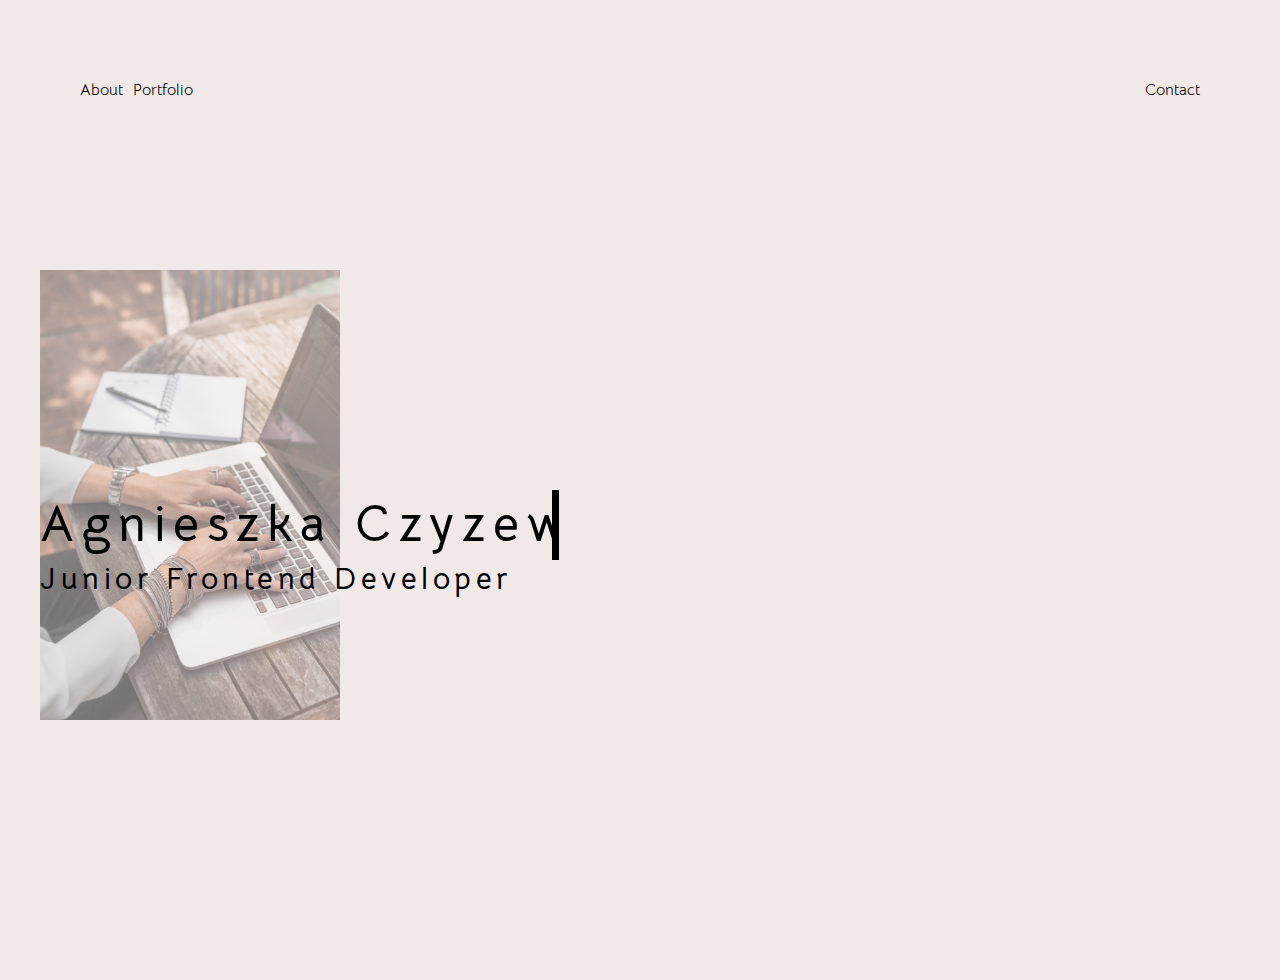
==== index.html @ c55f3933 "Added more visual content" ====
<html lang="en">
  <head>
    <meta charset="UTF-8" />
    <meta name="viewport" content="width=device-width, initial-scale=1.0" />
    <link
      rel="stylesheet"
      href="https://use.fontawesome.com/releases/v5.2.0/css/all.css"
      integrity="sha384-hWVjflwFxL6sNzntih27bfxkr27PmbbK/iSvJ+a4+0owXq79v+lsFkW54bOGbiDQ"
      crossorigin="anonymous"
    />

    <link rel="stylesheet" href="style.css" />
    <title>Agnieszka Czyzewska- Portfolio</title>
  </head>
  <body>
    <div class="wrapper menu">
      <nav class="primary-nav">
        <div class="primary-nav_content">
          <ul class="primary-nav_menu">
            <li data-slug="about">
              <a href="/about">About</a>
            </li>

            <li data-slug="portfolio">
              <a href="/portfolio">Portfolio</a>
            </li>
          </ul>
        </div>
      </nav>
      <ul class="secondary-nav">
        <li><a href="/contact">Contact</a></li>
      </ul>

      <!-- <ul>
        <li><a href="/Animation">Animation</a></li>
        <li><a href="/hamburgerMenu">Hamburger Menu</a></li>
        <li><a href="/Sliderjs">Slider in JS</a></li>
        <li><a href="/Transform"> Transform</a></li>
        <li><a href="/Transition"> Transition</a></li>
      </ul> -->
    </div>
    <div class="headers wrapper">
      <div class="typewriter">
        <h1>Agnieszka Czyzewska </h1>
      </div>
      <h2>Junior Frontend Developer</h2>
      <div class= "mainImage">
          <img src="mainPage.jpg" alt="">
      </div>
    </div>

    <div class="bell">
      <i class="fas fa-bell"></i>
    </div>
  </body>
</html>
---- style.css ----
@import url("https://fonts.googleapis.com/css2?family=Bellota+Text&display=swap");
:root {
  --main-bg-color: #f1e8e8;
  --main-color: 000;
}

* {
  margin: 0;
  padding: 0;
}

body {
  background-color: var(--main-bg-color);
  font-family: "Bellota Text", cursive;
  color: var(--main-color);
  overflow: hidden;
  padding: 40px;
}
.menu {
  display: flex;
  width: 100%;
  height: 50vh;
  justify-content: space-between;
  position: relative;
  padding: 40px;
  box-sizing: border-box;
  list-style: none;
}
.primary-nav {
  display: flex;
 
}

.primary-nav_menu,
.secondary-nav {
  display: flex; 
  list-style: none;
  position: relative;

}
.primary-nav_menu li{
    padding-right: 10px;
}

.primary-nav__menu li a{
    color: var(--main-color);
    text-decoration: none;
}

a {
    text-decoration: none;
    outline: none;
    color: var(--main-color);
}
a:hover{
    text-decoration: underline;
}
.headers {
  display: flex;
  width: 100vw;
  height: 50vh;
  display: block;
  align-items: flex-end;
}
.headers h1,
.headers h2, .headers h3  {
  display: flex;
  height: 40vh;
  letter-spacing: 0.15em;
}
.headers h2,
.headers h3 {
  font-size: 30px;
}
.headers .typewriter h1 {
  align-items: flex-end;
  font-size: 50px;
  line-height: 70px;
  top: 50vh;
  height: 70px;
  overflow: hidden;
  border-right: 0.15em solid black;
  white-space: nowrap;
  /*margin: 0 auto;*/
  letter-spacing: 0.15em;
  width:40%;
   animation: typing 2.5s steps(30, end), blink-caret 0.25s step-end 15;
}
.bell {
  position: fixed;
  bottom: 50px;
  right: 50px;
  width: 80px;
  height: 80px;
  border-radius: 50%;
  border: 6px solid var(--main-color);
  font-size: 50px;
  color: var(--main-color);
  text-align: center;
  line-height: 80px;
  transition: 0.2s;
  cursor: pointer;
}

.bell i {
  animation: rotate 0.3s 60s linear infinite alternate;
  transform-origin: 50% 0;
  transition: 0.2s;
}

.bell:hover {
  background-color: var(--main-color);
}

.bell:hover i {
  color: white;
  animation-duration: 0.15s;
  /* animation-play-state: paused; */
  /* animation: none; */
}
.mainImage img{
    height: 50%;
    position: absolute;
    top: 30%;
    z-index: -1;
    opacity: 50%;

}

@keyframes rotate {
  0% {
    transform: rotate(30deg);
  }

  100% {
    transform: rotate(-30deg);
  }
}
 

/* The typing effect */
@keyframes typing {
  from {
    width: 0;
  }
  to {
    width: 40%;
  }
}

/* The typewriter cursor effect */
@keyframes blink-caret {
  from,
  to {
    border-color: transparent;
  }
  50% {
    border-color: black;
  }
}
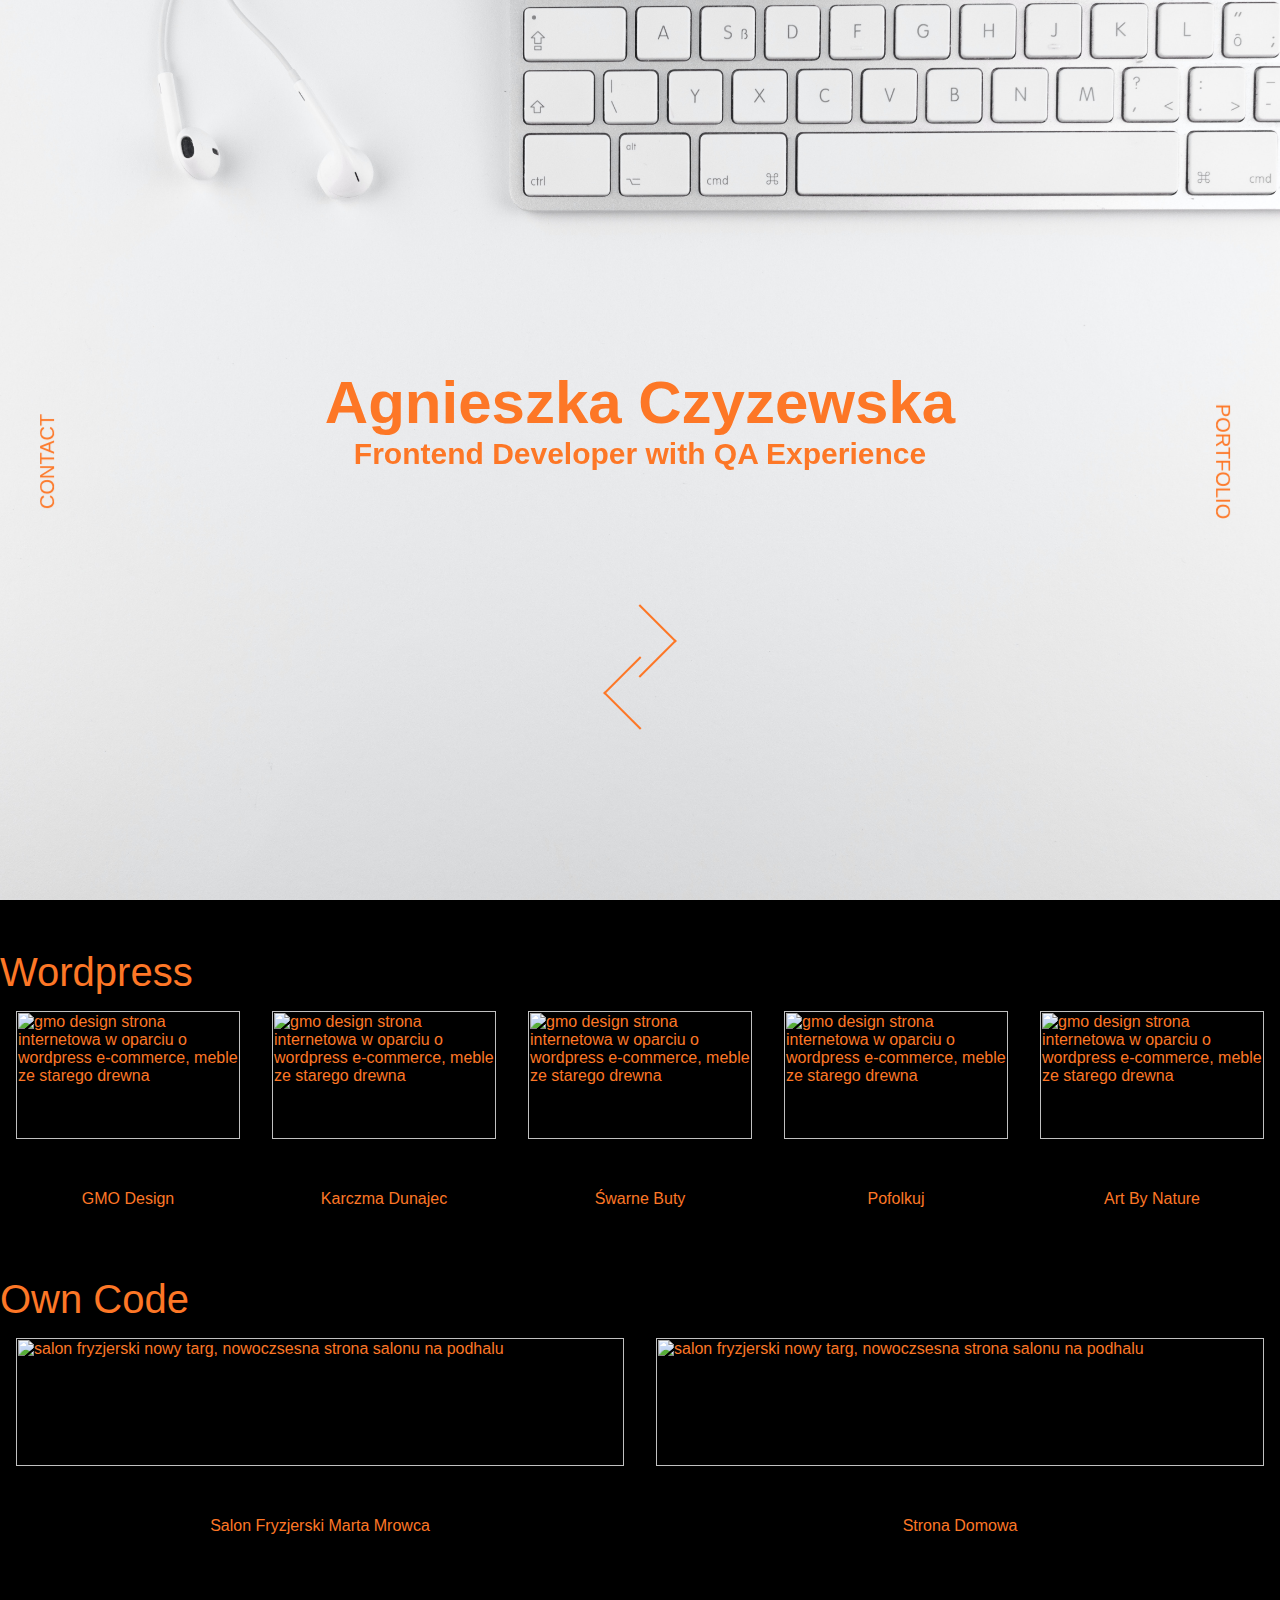
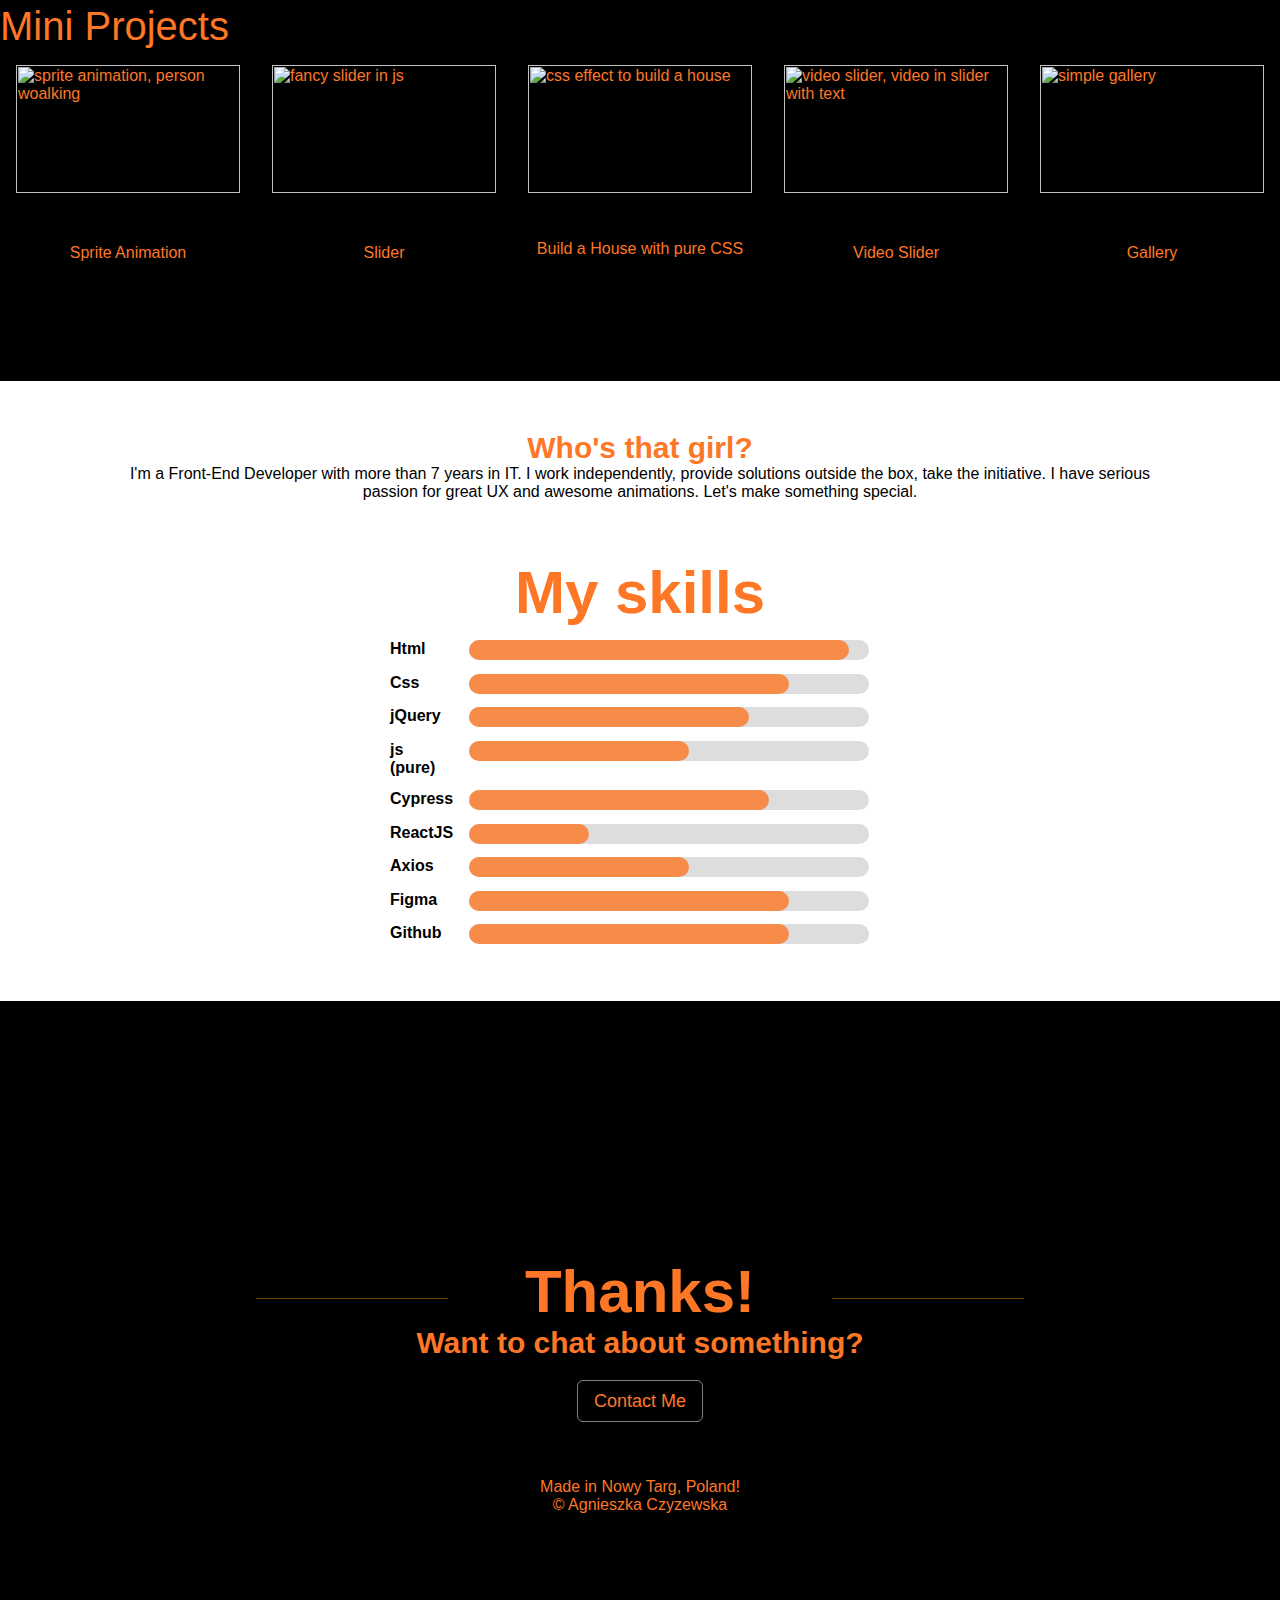
==== commit cdc17b2f: "Moved page" ====
--- a/index.html
+++ b/index.html
@@ -1,56 +1,274 @@
 <html lang="en">
-  <head>
-    <meta charset="UTF-8" />
-    <meta name="viewport" content="width=device-width, initial-scale=1.0" />
-    <link
-      rel="stylesheet"
-      href="https://use.fontawesome.com/releases/v5.2.0/css/all.css"
-      integrity="sha384-hWVjflwFxL6sNzntih27bfxkr27PmbbK/iSvJ+a4+0owXq79v+lsFkW54bOGbiDQ"
-      crossorigin="anonymous"
-    />
-
-    <link rel="stylesheet" href="style.css" />
-    <title>Agnieszka Czyzewska- Portfolio</title>
-  </head>
-  <body>
-    <div class="wrapper menu">
-      <nav class="primary-nav">
-        <div class="primary-nav_content">
-          <ul class="primary-nav_menu">
-            <li data-slug="about">
-              <a href="/about">About</a>
-            </li>
-
-            <li data-slug="portfolio">
-              <a href="/portfolio">Portfolio</a>
-            </li>
-          </ul>
-        </div>
-      </nav>
-      <ul class="secondary-nav">
-        <li><a href="/contact">Contact</a></li>
-      </ul>
-
-      <!-- <ul>
-        <li><a href="/Animation">Animation</a></li>
-        <li><a href="/hamburgerMenu">Hamburger Menu</a></li>
-        <li><a href="/Sliderjs">Slider in JS</a></li>
-        <li><a href="/Transform"> Transform</a></li>
-        <li><a href="/Transition"> Transition</a></li>
-      </ul> -->
-    </div>
-    <div class="headers wrapper">
-      <div class="typewriter">
-        <h1>Agnieszka Czyzewska </h1>
-      </div>
-      <h2>Junior Frontend Developer</h2>
-      <div class= "mainImage">
-          <img src="mainPage.jpg" alt="">
-      </div>
-    </div>
-
-    <div class="bell">
-      <i class="fas fa-bell"></i>
-    </div>
-  </body>
-</html>
+
+<head>
+  <meta charset="UTF-8">
+  <meta name="viewport" content="width=device-width, initial-scale=1.0">
+  <title>Portfolio - Agnieszka Czyzewska</title>
+  <link rel="stylesheet" href="https://use.fontawesome.com/releases/v5.0.12/css/all.css"
+    integrity="sha384-G0fIWCsCzJIMAVNQPfjH08cyYaUtMwjJwqiRKxxE/rx96Uroj1BtIQ6MLJuheaO9" crossorigin="anonymous">
+  <link rel="stylesheet" href="style.css">
+</head>
+
+<body>
+  <header>
+    <div class="intro">
+      <h1> Agnieszka Czyzewska </h1>
+      <h2>Frontend Developer with QA Experience</h2>
+    </div>
+    <div class="container">
+      <div class="scroll-left">
+      </div>
+      <div class="scroll-right">
+      </div>
+    </div>
+    </div>
+    </div>
+  </header>
+  <div class="contact menu"> Contact</div>
+  <div class="line"></div>
+  <div class="portfolio menu"> Portfolio</div>
+  <ul class="social-media menu">
+    <li><a href="https://www.linkedin.com/in/agnieszka-czyzewska/"><i class="fab fa-linkedin"
+          aria-hidden="true"></i></a></li>
+    <li><a href="https://www.github.com/ajczyzewska"><i class="fab fa-github" aria-hidden="true"></i></a></li>
+    <li><a href="https://www.instagram.com/remote-me/"><i class="fab fa-instagram" aria-hidden="true"></i></a></li>
+  </ul>
+
+  <main>
+    <div class="portfolio-section worpdress">
+
+      <h1 class="heading">Wordpress</h1>
+
+      <div class="gallery">
+
+        <div class="gallery-item">
+          <a href="https://www.gmo-design.pl"><img class="gallery-image" src="media/gmodesign.jpg"
+              alt="gmo design strona internetowa w oparciu o wordpress e-commerce, meble ze starego drewna"></a>
+          <a href="https://www.gmo-design.pl">
+            <div class="item-heading">GMO Design</div>
+          </a>
+        </div>
+
+        <div class="gallery-item">
+          <a href="http://www.karczmadunajec.pl/"><img class="gallery-image" src="media/karczma.jpg"
+              alt="gmo design strona internetowa w oparciu o wordpress e-commerce, meble ze starego drewna"></a>
+          <a href="http://www.karczmadunajec.pl/">
+            <div class="item-heading">Karczma Dunajec</div>
+          </a>
+        </div>
+        <div class="gallery-item">
+          <a href="http://www.swarne-buty.pl/"><img class="gallery-image" src="media/swarne.jpg"
+              alt="gmo design strona internetowa w oparciu o wordpress e-commerce, meble ze starego drewna"></a>
+          <a href="http://www.swarne-buty.pl/">
+            <div class="item-heading">Śwarne Buty</div>
+          </a>
+        </div>
+        <div class="gallery-item">
+          <a href="http://www.pofolkuj.pl/"><img class="gallery-image" src="media/pofolkuj.jpg"
+              alt="gmo design strona internetowa w oparciu o wordpress e-commerce, meble ze starego drewna"></a>
+          <a href="http://www.pofolkuj.pl/">
+            <div class="item-heading">Pofolkuj</div>
+          </a>
+        </div>
+        <div class="gallery-item">
+          <a href="http://www.artbynature.eu/"><img class="gallery-image" src="media/abn.jpg"
+              alt="gmo design strona internetowa w oparciu o wordpress e-commerce, meble ze starego drewna"></a>
+          <a href="http://www.artbynaturee.eu/">
+            <div class="item-heading">Art By Nature</div>
+          </a>
+        </div>
+
+      </div>
+    </div>
+    <div class="portfolio-section own-code">
+
+      <h1 class="heading">Own Code</h1>
+
+      <div class="gallery">
+
+        <div class="gallery-item">
+          <a href="https://www.marta-mrowca.pl"><img class="gallery-image" src="media/mrowca.jpg"
+              alt="salon fryzjerski nowy targ, nowoczsesna strona salonu na podhalu"></a>
+          <a href="https://www.marta-mrowca.pl">
+            <div class="item-heading">Salon Fryzjerski Marta Mrowca</div>
+          </a>
+        </div>
+        <div class="gallery-item">
+          <a href="https://www.marta-mrowca.pl"><img class="gallery-image" src="media/agnieszka.jpg"
+              alt="salon fryzjerski nowy targ, nowoczsesna strona salonu na podhalu"></a>
+          <a href="https://www.marta-mrowca.pl">
+            <div class="item-heading">Strona Domowa</div>
+          </a>
+        </div>
+      </div>
+</div>
+<div class="portfolio-section mini">
+
+  <h1 class="heading">Mini Projects</h1>
+
+  <div class="gallery">
+
+    <div class="gallery-item">
+      <a  target="_blank" href="spriteanimation/walking.html"><img class="gallery-image" src="media/walking.jpg"
+          alt="sprite animation, person woalking"></a>
+          <a target="_blank" href="spriteanimation/walking.html">
+        <div class="item-heading">Sprite Animation</div>
+      </a>
+    </div>
+    <div class="gallery-item">
+      <a   target="_blank" href="slider/index.html"><img class="gallery-image" src="media/sliderjs.jpg"
+          alt="fancy slider in js"></a>
+      <a  target="_blank" href="slider/index.html">
+        <div class="item-heading">Slider</div>
+      </a>
+    </div>
+    <div class="gallery-item">
+      <a  target="_blank" href="building/house.html"><img class="gallery-image" src="media/house.jpg"
+          alt="css effect to build a house"></a>
+      <atarget="_blank" href="building/house.html">
+        <div class="item-heading">Build a House with pure CSS</div>
+      </a>
+    </div>
+    <div class="gallery-item">
+      <a target="_blank"  href="videoslider/video-slider.html"><img class="gallery-image" src="media/videoslider.jpg"
+          alt="video slider, video in slider with text"></a>
+      <a target="_blank"  href="videoslider/video-slider.html">
+        <div class="item-heading">Video Slider</div>
+      </a>
+    </div>
+
+    <div class="gallery-item">
+      <a target="_blank"  href="gallery/gallery.html"><img class="gallery-image" src="media/gallery.jpg"
+          alt="simple gallery"></a>
+      <a target="_blank"  href="gallery/gallery.html">
+        <div class="item-heading">Gallery</div>
+      </a>
+    </div>
+  </div>
+</div>
+  </main>
+  <div class= "skills-wrapper">
+    <div class="about">
+      <h2>Who's that girl?</h2>
+      <p> I'm a Front-End Developer with more than 7 years in IT.
+        I work independently, provide solutions outside the box, take the initiative. I have serious passion for great UX and awesome animations.
+        Let's make something special.</p>
+    </div>
+    <div class="progress-bar">
+
+      <h1>My skills</h1>
+      <div class="skills">
+        <div class="skill-title">
+          Html
+        </div>
+        <div class="bar">
+          <div class="bar-color">
+  
+          </div>
+        </div>
+      </div>
+      <div class="skills">
+        <div class="skill-title">
+          Css
+        </div>
+        <div class="bar">
+          <div class="bar-color">
+  
+          </div>
+        </div>
+      </div>
+      <div class="skills">
+        <div class="skill-title">
+          jQuery
+        </div>
+        <div class="bar">
+          <div class="bar-color">
+  
+          </div>
+        </div>
+      </div>
+      <div class="skills">
+        <div class="skill-title">
+          js (pure)
+        </div>
+        <div class="bar">
+          <div class="bar-color">
+          </div>
+        </div>
+      </div>
+      <div class="skills">
+        <div class="skill-title">
+          Cypress
+        </div>
+        <div class="bar">
+          <div class="bar-color">
+          </div>
+        </div>
+      </div>
+
+      <div class="skills">
+        <div class="skill-title">
+          ReactJS
+        </div>
+        <div class="bar">
+          <div class="bar-color">
+          </div>
+        </div>
+      </div>
+
+      <div class="skills">
+        <div class="skill-title">
+          Axios
+        </div>
+        <div class="bar">
+          <div class="bar-color">
+          </div>
+        </div>
+      </div>
+
+      <div class="skills">
+        <div class="skill-title">
+          Figma
+        </div>
+        <div class="bar">
+          <div class="bar-color">
+          </div>
+        </div>
+      </div>
+
+      
+
+      <div class="skills">
+        <div class="skill-title">
+         Github
+        </div>
+        <div class="bar">
+          <div class="bar-color">
+          </div>
+        </div>
+      </div>
+
+
+    </div>
+    <div class="skills"></div>
+    
+  </div>
+<div class= "footer">
+  <h1 >Thanks!</h1>
+				<h2>Want to chat about something?</h2>
+        <a href="mailto:agnieszka.j.czyzewska@gmail.com"class="contact-btn"><span aria-hidden="true" class="icon-mail"></span> Contact Me</a>
+				
+				<ul class="social-footer">
+          <li><a href="https://www.linkedin.com/in/agnieszka-czyzewska/"><i class="fab fa-linkedin"
+            aria-hidden="true"></i></a></li>
+      <li><a href="https://www.github.com/ajczyzewska"><i class="fab fa-github" aria-hidden="true"></i></a></li>
+      <li><a href="https://www.instagram.com/remote-me/"><i class="fab fa-instagram" aria-hidden="true"></i></a></li>
+				</ul>
+				<p  >Made in Nowy Targ, Poland! </br> © <a href="http://remote-me.pl">Agnieszka Czyzewska</a></p>
+</div>
+</body>
+<script src="https://code.jquery.com/jquery-3.5.1.min.js"
+  integrity="sha256-9/aliU8dGd2tb6OSsuzixeV4y/faTqgFtohetphbbj0=" crossorigin="anonymous"></script>
+<script src="script.js"></script>
+
+</html>--- a/style.css
+++ b/style.css
@@ -1,160 +1,463 @@
-@import url("https://fonts.googleapis.com/css2?family=Bellota+Text&display=swap");
-:root {
-  --main-bg-color: #f1e8e8;
-  --main-color: 000;
-}
-
 * {
-  margin: 0;
-  padding: 0;
+    margin: 0;
+    padding: 0;
 }
 
 body {
-  background-color: var(--main-bg-color);
-  font-family: "Bellota Text", cursive;
-  color: var(--main-color);
-  overflow: hidden;
-  padding: 40px;
-}
+    font-family: "Roboto", "HelveticaNeue-Light", "Helvetica Neue Light", "Helvetica Neue", Helvetica, Arial, sans-serif;
+}
+a{
+    color: #fd7726;
+}
+
+header {
+    height: 100vh;
+    background-image: url("header.jpg");
+    background-attachment: fixed;
+    background-size: cover;
+    background-position: center;
+}
+
+.intro {
+    width: 100%;
+    text-align: center;
+    position: relative;
+    display: block;
+    top: 50%;
+    transform: translateY(-80%);
+    color: black;
+    filter: contrast(1);
+    z-index: 10;
+}
+
+h1 {
+    font-size: 60px;
+    color: #fd7726;
+    animation: h1 1s;
+}
+
+@keyframes h1 {
+    0% {
+        transform: scale(2.5, 2.5);
+    }
+    100% {
+        transform: scale(1, 1);
+    }
+}
+
+h2 {
+    font-size: 30px;
+    color: #fd7726;
+    animation: h2 1s;
+    transform: scale(1, 1) translateY(0);
+    position: relative;
+}
+
+@keyframes h2 {
+    0% {
+        transform: scale(0.5, 0.5) translateY(-700px);
+    }
+    100% {
+        transform: scale(1, 1) translateY(0);
+    }
+}
+
+a{
+    text-decoration: none;
+}
+
+main {
+  padding-bottom: 100px;
+    background-color: #000;
+}
+
+.icon {
+    margin-right: 40px;
+    max-width: 30px;
+    font-size: 1.2em;
+    display: flex;
+}
+
+.social-media {
+    bottom: 0%;
+    left: 0;
+    text-align: right;
+    list-style: none;
+    padding-right: 10px;
+}
+ul.social-media.menu.hide{
+    display: none;
+}
+
+.social-media a {
+    color: #fd7726;
+}
+
+.social-media li {
+    font-size: 25px;
+    background-color: #fea5001f;
+}
+
 .menu {
-  display: flex;
-  width: 100%;
-  height: 50vh;
-  justify-content: space-between;
-  position: relative;
-  padding: 40px;
-  box-sizing: border-box;
-  list-style: none;
-}
-.primary-nav {
-  display: flex;
+    opacity: 1;
+    position: fixed;
+    z-index: 10;
+    cursor: pointer;
+}
+
+.contact {
+    position: fixed;
+    top: 50%;
+    left: 0;
+    text-transform: uppercase;
+    transform: rotate(-90deg);
+    color: #fd7726;
+    padding-top: 0px;
+    font-size: 20px;
+    animation: contact-show 2s linear;
+}
+
+@keyframes contact-show {
+    0% {
+        left: -10%;
+    }
+    100% {
+        left: 0;
+    }
+}
+
+.portfolio {
+    position: fixed;
+    top: 50%;
+    right: 0;
+    text-transform: uppercase;
+    transform: rotate(90deg);
+    color: #fd7726;
+    padding-top: 0px;
+    font-size: 20px;
+    animation: portfolio-show 2s linear;
+}
+
+@keyframes portfolio-show {
+    0% {
+        right: -10%;
+    }
+    100% {
+        right: 0;
+    }
+}
+
+.line {
+    position: fixed;
+    z-index: 0;
+    width: 0.5px;
+    height: 500px;
+    transform: rotateX(-180deg);
+    background: linear-gradient(0deg, #fd7726, #ffffff00);
+    margin: auto;
+    margin-left: 2%;
+    animation: show-line 1s 2s linear forwards;
+}
+
+@keyframes show-line {
+    0% {
+        top: 100vh;
+    }
+    100% {
+        top: calc(50vh + 150px);
+    }
+}
+
+.container {
+    height: 100vh;
+    width: 100vw;
+    padding-top: 40%;
+    color: #fd7726;
+    width: 50%;
+    margin-left: auto;
+    margin-right: auto;
+    margin-bottom: auto;
+}
+
+.scroll-left, .scroll-right {
+    cursor: pointer;
+    width: 50px;
+    height: 50px;
+    top: 80%;
+    border-bottom: 2px solid #fd7726;
+}
+
+.scroll-left {
+    border-right: 2px solid #fd7726;
+    transform: rotate(-45deg);
+    margin: auto;
+    animation: scroll-down-left 2s ease-in forwards, pulse-left 5s 2s ease-in infinite forwards;
+}
+
+.scroll-right {
+    border-left: 2px solid #fd7726;
+    border-bottom: 2px solid #fd7726;
+    transform: rotate(45deg);
+    margin: auto;
+    animation: scroll-down-right 2s ease-in forwards, pulse-right 5s 2s ease-in infinite forwards;
+}
+
+@keyframes scroll-down-right {
+    0% {
+        transform: rotate(45deg) translate(0px, 0);
+        border-bottom: none;
+    }
+    50% {
+        transform: rotate(-135deg) translate(8px, 0);
+        border-bottom: none;
+    }
+    100% {
+        transform: rotate(-135deg) translate(8px, 0);
+        border-bottom: none;
+    }
+}
+
+@keyframes scroll-down-left {
+    0% {
+        transform: rotate(45deg) translate(0px, 0);
+        border-bottom: none;
+    }
+    50% {
+        transform: rotate(135deg) translate(35px, -27px);
+        border-bottom: none;
+    }
+    100% {
+        transform: rotate(135deg) translate(35px, -27px);
+        border-bottom: none;
+    }
+}
+
+@keyframes pulse-left {
+    0% {
+        transform: rotate(135deg) translate(35px, -27px) scale(1, 1);
+        border-bottom: none;
+    }
+    40% {
+        transform: rotate(135deg) translate(35px, -27px)scale(1.2, 1.2);
+        border-bottom: none;
+    }
+    41% {
+        transform: rotate(135deg) translate(35px, -27px) scale(1, 1);
+        border-bottom: none;
+    }
+    60% {
+        transform: rotate(135deg) translate(35px, -27px) scale(1.2, 1.2);
+        border-bottom: none;
+    }
+    61% {
+        transform: rotate(135deg) translate(35px, -27px) scale(1, 1);
+        border-bottom: none;
+    }
+    100% {
+        transform: rotate(135deg) translate(35px, -27px) scale(1, 1);
+        border-bottom: none;
+    }
+}
+
+@keyframes pulse-right {
+    0% {
+        transform: rotate(-135deg) translate(8px, 0) scale(1, 1);
+        border-bottom: none;
+    }
+    40% {
+        transform: rotate(-135deg) translate(8px, 0) scale(1.2, 1.2);
+        border-bottom: none;
+    }
+    41% {
+        transform: rotate(-135deg) translate(8px, 0) scale(1, 1);
+        border-bottom: none;
+    }
+    60% {
+        transform: rotate(-135deg) translate(8px, 0) scale(1.2, 1.2);
+        border-bottom: none;
+    }
+    61% {
+        transform: rotate(-135deg) translate(8px, 0) scale(1, 1);
+        border-bottom: none;
+    }
+    100% {
+        transform: rotate(-135deg) translate(8px, 0) scale(1, 1);
+        border-bottom: none;
+    }
+}
+
+.portfolio-section {
+    max-width: 90rem;
+    margin-left: auto;
+    margin-right: auto;
+   padding-top: 50px;
+
  
 }
 
-.primary-nav_menu,
-.secondary-nav {
-  display: flex; 
-  list-style: none;
-  position: relative;
-
-}
-.primary-nav_menu li{
-    padding-right: 10px;
-}
-
-.primary-nav__menu li a{
-    color: var(--main-color);
-    text-decoration: none;
-}
-
-a {
-    text-decoration: none;
-    outline: none;
-    color: var(--main-color);
-}
-a:hover{
-    text-decoration: underline;
-}
-.headers {
-  display: flex;
-  width: 100vw;
-  height: 50vh;
-  display: block;
-  align-items: flex-end;
-}
-.headers h1,
-.headers h2, .headers h3  {
-  display: flex;
-  height: 40vh;
-  letter-spacing: 0.15em;
-}
-.headers h2,
-.headers h3 {
-  font-size: 30px;
-}
-.headers .typewriter h1 {
-  align-items: flex-end;
-  font-size: 50px;
-  line-height: 70px;
-  top: 50vh;
-  height: 70px;
-  overflow: hidden;
-  border-right: 0.15em solid black;
-  white-space: nowrap;
-  /*margin: 0 auto;*/
-  letter-spacing: 0.15em;
-  width:40%;
-   animation: typing 2.5s steps(30, end), blink-caret 0.25s step-end 15;
-}
-.bell {
-  position: fixed;
-  bottom: 50px;
-  right: 50px;
-  width: 80px;
-  height: 80px;
-  border-radius: 50%;
-  border: 6px solid var(--main-color);
-  font-size: 50px;
-  color: var(--main-color);
-  text-align: center;
-  line-height: 80px;
-  transition: 0.2s;
-  cursor: pointer;
-}
-
-.bell i {
-  animation: rotate 0.3s 60s linear infinite alternate;
-  transform-origin: 50% 0;
-  transition: 0.2s;
-}
-
-.bell:hover {
-  background-color: var(--main-color);
-}
-
-.bell:hover i {
-  color: white;
-  animation-duration: 0.15s;
-  /* animation-play-state: paused; */
-  /* animation: none; */
-}
-.mainImage img{
-    height: 50%;
+.about{
+    padding-top: 50px;
+    text-align: center;
+}
+.gallery{
+    display: flex;
+}
+
+.gallery-item {
+    flex-grow: 1;
+    width:25%;
+    height: 200px;
+    margin: 1rem;
+    box-shadow: 0.3rem 0.4rem 0.4rem rgba(0, 0, 0, 0.4);
+    overflow: hidden;
+    display: flex;
+    flex-direction: column;
+
+}
+
+.gallery-image {
+    display: flex;
+    width: 100%;
+    height: 80%;
+    object-fit: cover;
+    transition: transform 400ms ease-out; */
+}
+.gallery-item a{
+    width: 100%;
+    height: 80%;
+    object-fit: cover;
+    display: contents;
+}
+
+.gallery-image:hover {
+    transform: scale(1.15);
+}
+
+.item-heading {
+    flex:1;
+    display: flex;
+    justify-content: center;
+    flex-direction: column;
+    color: #fd7726;
+    text-align: center;
+    padding-top:15px;
+  }
+
+  .heading{
+      font-weight: 200;
+      font-size: 40px;
+  }
+
+.skills-wrapper{
+    width:80%;
+    margin-left: auto;
+    margin-right: auto;
+    list-style: none;
+}
+
+.progress-bar {
+	margin: 50px auto;
+	width: 500px;
+	height: 400px;
+	display: -webkit-box;
+	display: -ms-flexbox;
+	display: flex;
+	-webkit-box-orient: vertical;
+	-webkit-box-direction: normal;
+	-ms-flex-flow: column wrap;
+	flex-flow: column wrap;
+	-ms-flex-pack: distribute;
+	justify-content: space-around;
+}
+
+.progress-bar h1 {
+	text-align: center;
+}
+
+.skills {
+	display: -webkit-box;
+	display: -ms-flexbox;
+	display: flex;
+}
+
+.bar {
+	width: 400px;
+	background: #ddd;
+	margin-left: 20px;
+	height: 20px;
+	border-radius: 10px;
+
+}
+
+.skill-title {
+	width: 59px;
+	font-weight: bold;
+}
+
+.bar-color {
+	width: 0%;
+	background: #ddd;
+	height: 100%;
+	border-radius: 10px;
+	-webkit-transition: all 0.7s linear;
+	transition: all 0.7s linear;
+	-webkit-transition-delay: 0.5s;
+	transition-delay: 0.5s;
+
+}
+
+
+
+.footer{
+    width: 100%;
+    height: 50vh;
+    margin-left: auto;
+    margin-right: auto;
+    padding-top: 20%;
+    text-align: center;
+    background-color: black;
+    list-style: none;
+    color: #fd7726;
+}
+.footer h2{
+    margin-bottom: 30px;
+}
+.footer h1{
+    position: relative;
+}
+.footer h1:after, .footer h1:before{
     position: absolute;
-    top: 30%;
-    z-index: -1;
-    opacity: 50%;
-
-}
-
-@keyframes rotate {
-  0% {
-    transform: rotate(30deg);
+    top: 60%;
+    display: block;
+    width: 15%;
+    border-bottom: 1px solid #ffa5006e;
+    content: "";
+}
+.footer h1:before{
+    left: 20%;
+
+}
+.footer h1:after{
+    right: 20%;
+}
+  .contact-btn{
+    border: 1px solid rgba(255, 255, 255, 0.5);
+    padding: 10px 16px;
+    font-size: 18px;
+    line-height: 1.33;
+    border-radius: 6px;
+    box-sizing: border-box;
+    margin-top: 30px;
+    margin-bottom: 30px;
   }
 
-  100% {
-    transform: rotate(-30deg);
+  .social-footer>li{
+    display: inline-block;
+    padding-left: 5px;
+    padding-right: 5px;
+    margin-top: 30px;
+    margin-bottom: 30px;
   }
-}
- 
-
-/* The typing effect */
-@keyframes typing {
-  from {
-    width: 0;
-  }
-  to {
-    width: 40%;
-  }
-}
-
-/* The typewriter cursor effect */
-@keyframes blink-caret {
-  from,
-  to {
-    border-color: transparent;
-  }
-  50% {
-    border-color: black;
-  }
-}
+  .footer p{
+      padding-bottom: 30px;
+  }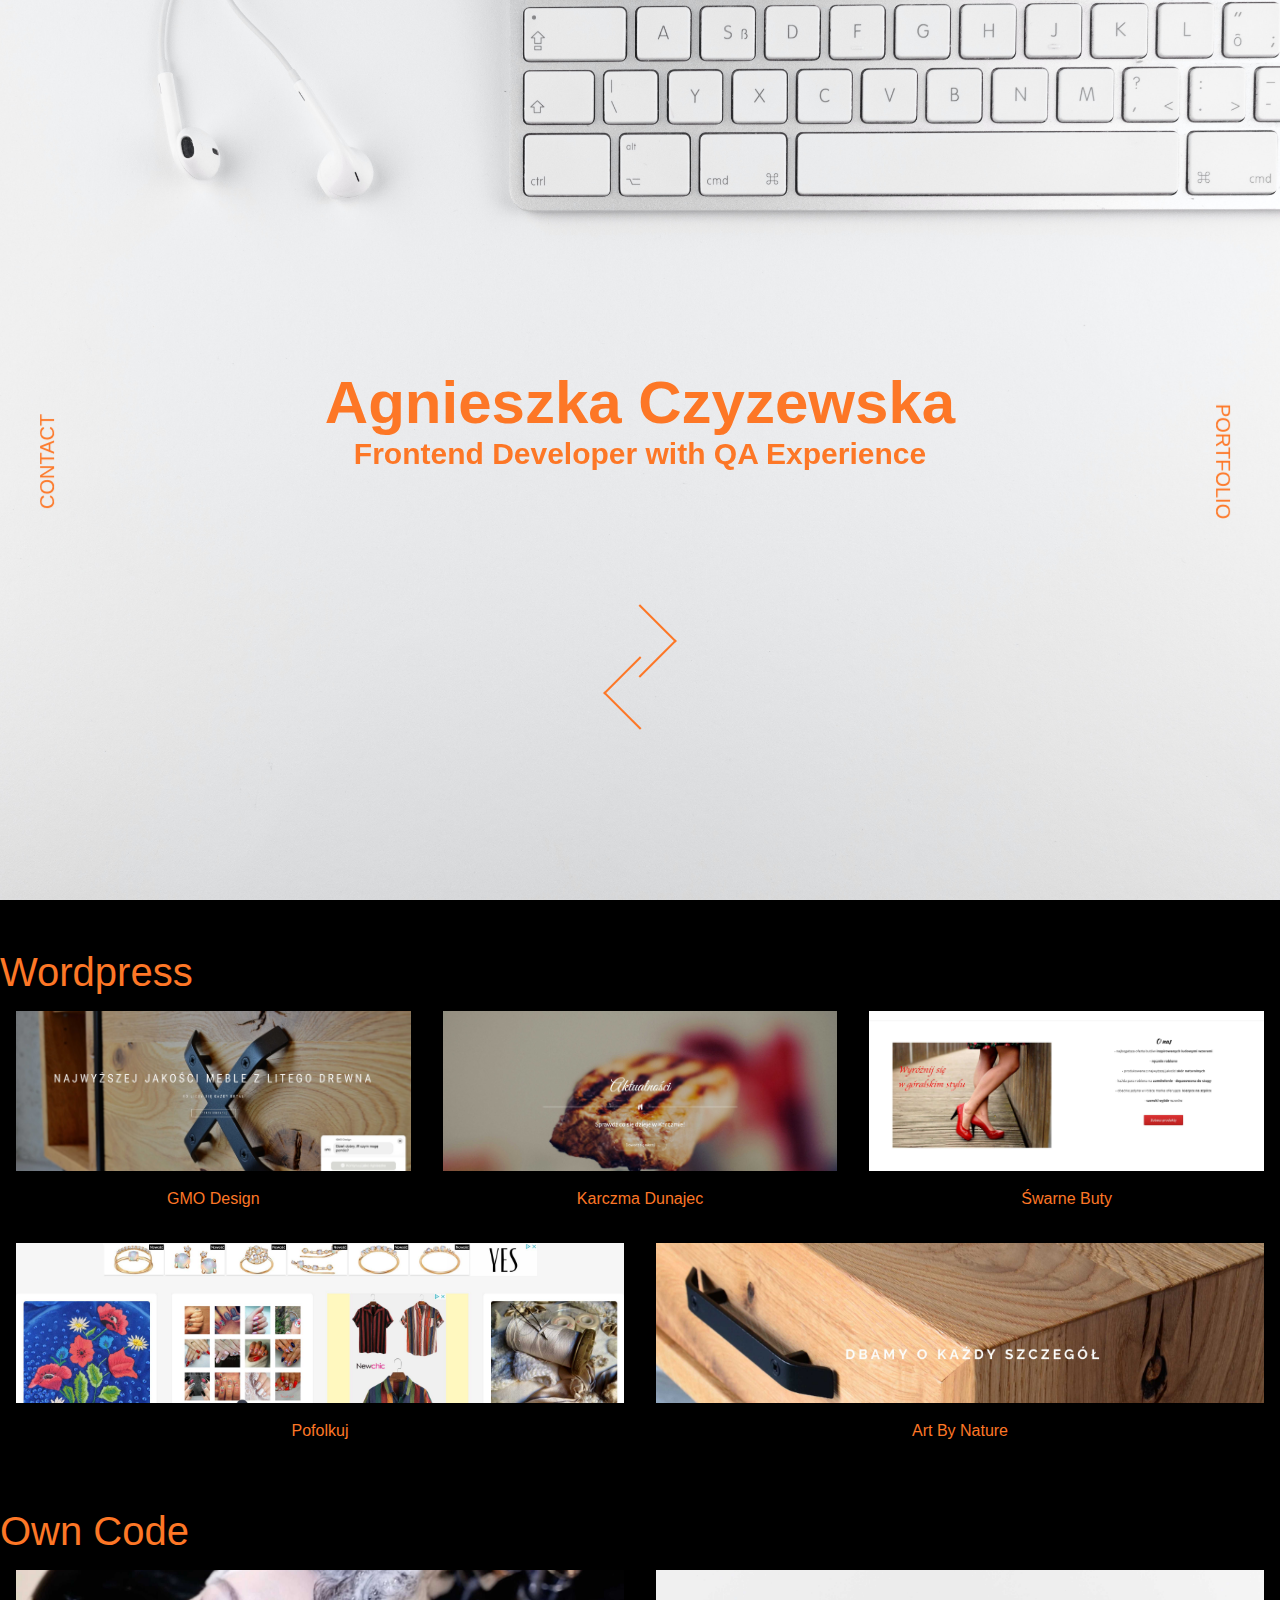
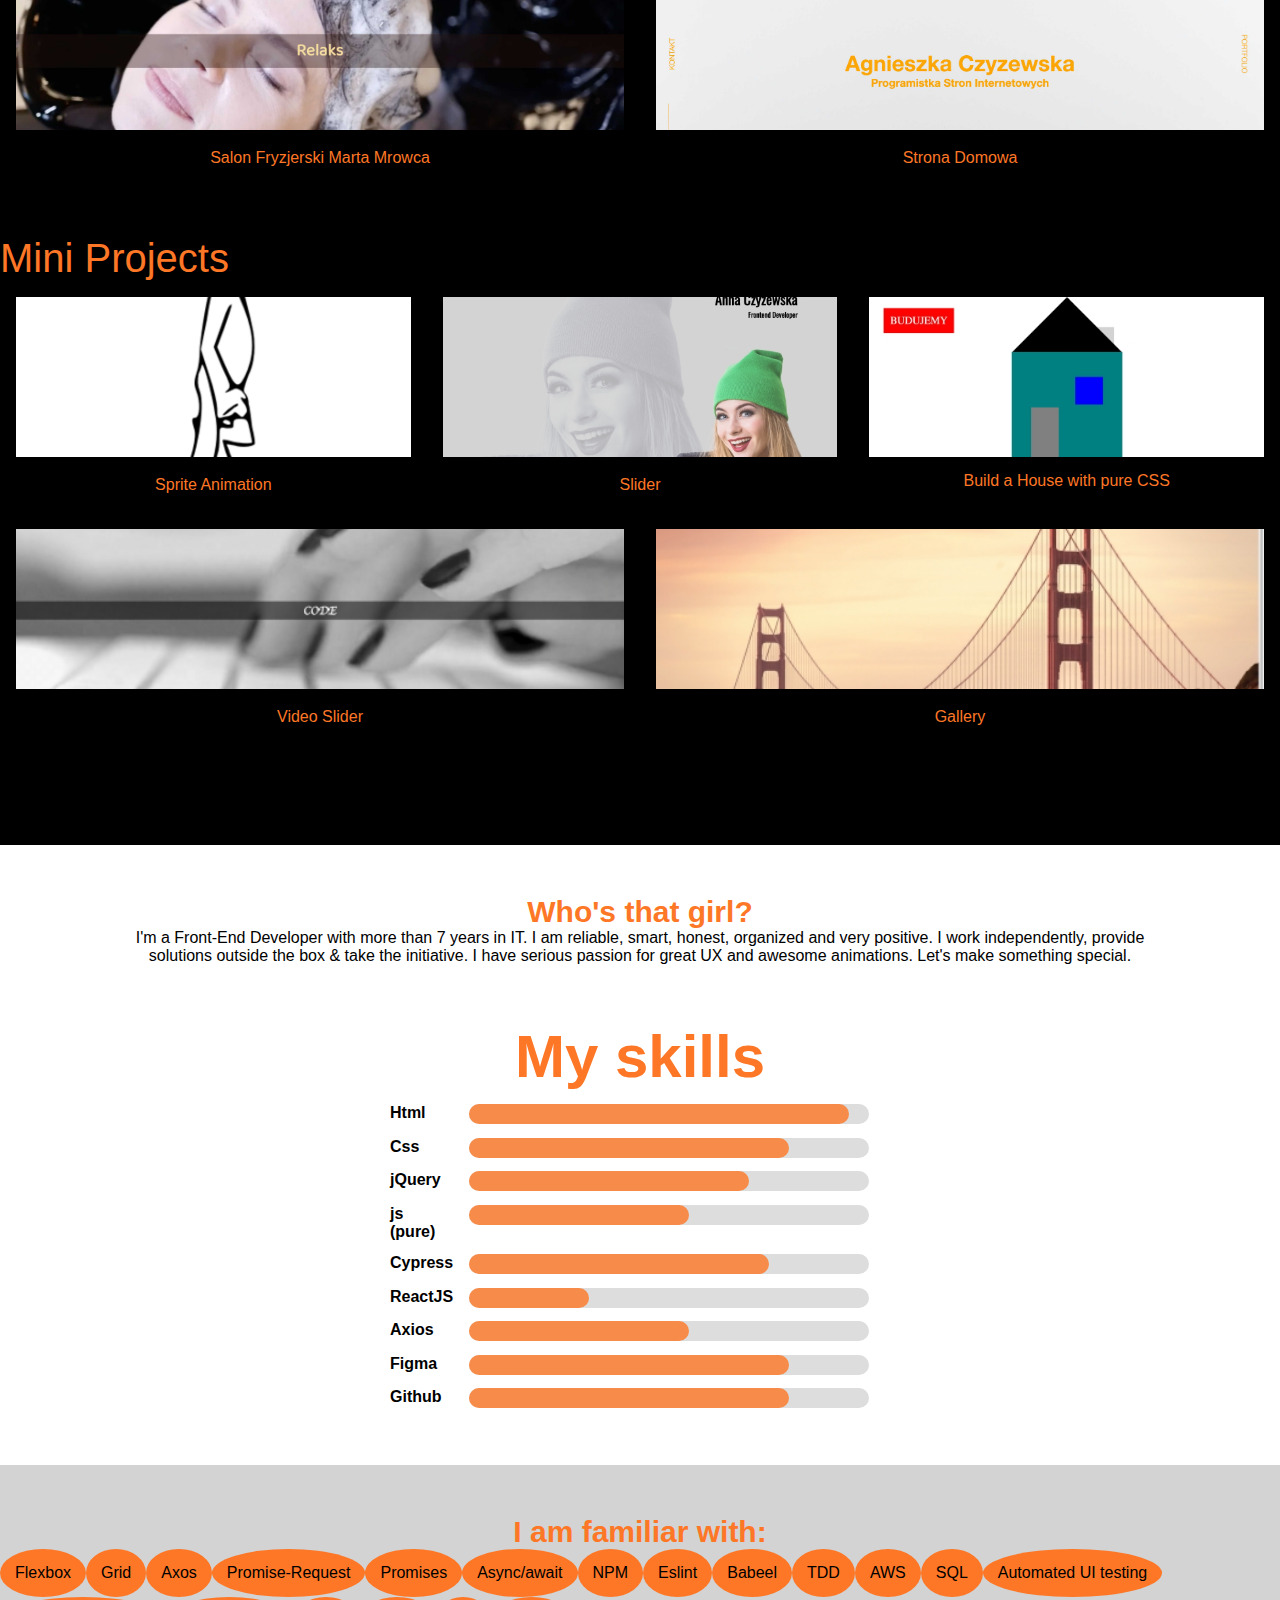
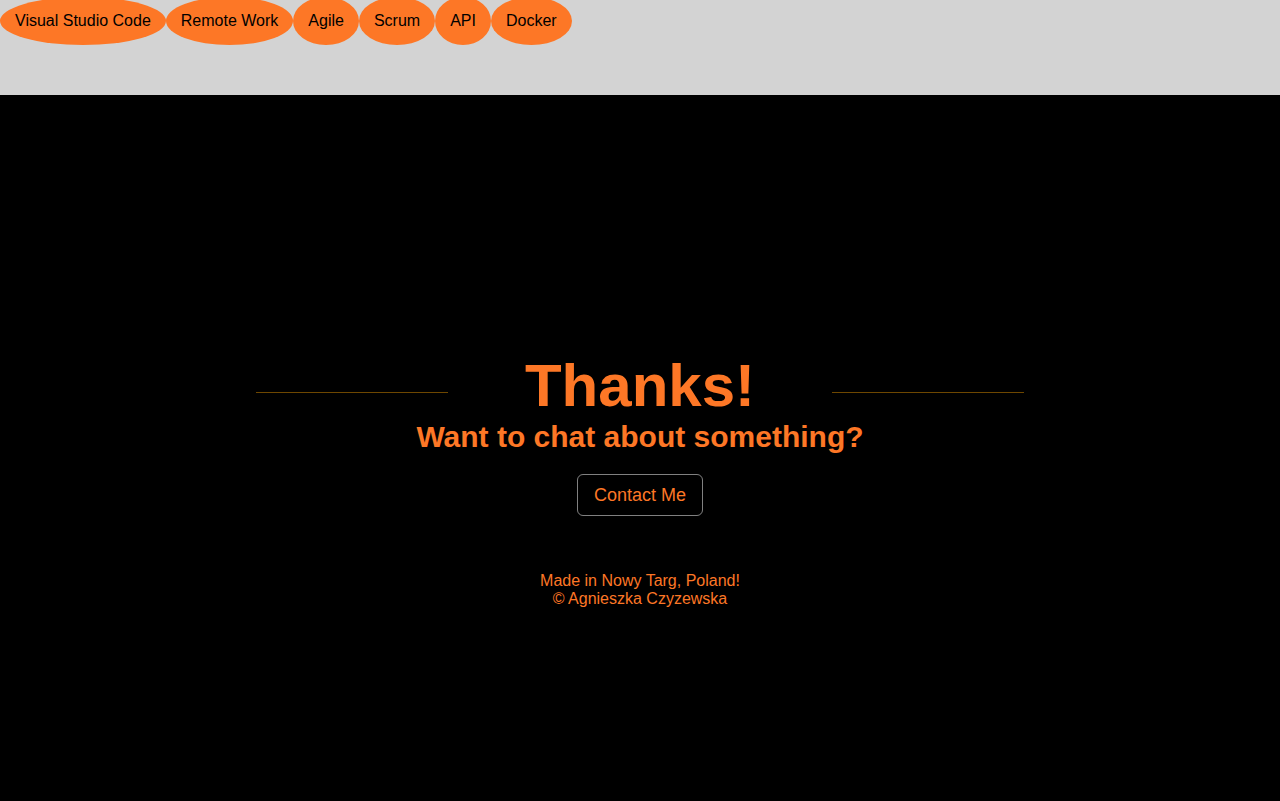
==== commit 124cb4a9: "Added tags" ====
--- a/index.html
+++ b/index.html
@@ -10,6 +10,15 @@
 </head>
 
 <body>
+  <div class= "menu mobile">
+    <div class="contact menu mobile"> Contact</div>
+    <div class="portfolio menu mobile "> Portfolio</div>
+  </div>
+  <div class="burger mobile">
+     <span></span>
+     <span></span>
+     <span></span>
+    </div>
   <header>
     <div class="intro">
       <h1> Agnieszka Czyzewska </h1>
@@ -24,9 +33,9 @@
     </div>
     </div>
   </header>
-  <div class="contact menu"> Contact</div>
+  <div class="contact menu desktop"> Contact</div>
   <div class="line"></div>
-  <div class="portfolio menu"> Portfolio</div>
+  <div class="portfolio menu desktop"> Portfolio</div>
   <ul class="social-media menu">
     <li><a href="https://www.linkedin.com/in/agnieszka-czyzewska/"><i class="fab fa-linkedin"
           aria-hidden="true"></i></a></li>
@@ -150,8 +159,8 @@
   <div class= "skills-wrapper">
     <div class="about">
       <h2>Who's that girl?</h2>
-      <p> I'm a Front-End Developer with more than 7 years in IT.
-        I work independently, provide solutions outside the box, take the initiative. I have serious passion for great UX and awesome animations.
+      <p> I'm a Front-End Developer with more than 7 years in IT. I am reliable, smart, honest, organized and very positive.
+        I work independently, provide solutions outside the box & take the initiative. I have serious passion for great UX and awesome animations.
         Let's make something special.</p>
     </div>
     <div class="progress-bar">
@@ -252,6 +261,30 @@
     </div>
     <div class="skills"></div>
     
+  </div>
+  <div class= "tags"> 
+    <h2>I am familiar with:</h2>
+    <div class= "tags-list">
+    <span>Flexbox</span>
+    <span>Grid</span>
+    <span>Axos</span>
+    <span>Promise-Request</span>
+    <span>Promises</span>
+    <span>Async/await</span>
+    <span>NPM</span>
+    <span>Eslint</span>
+    <span>Babeel</span>
+    <span>TDD</span>
+    <span>AWS</span>
+    <span>SQL</span>
+    <span>Automated UI testing</span>
+    <span>Visual Studio Code</span>
+    <span>Remote Work</span>
+    <span>Agile</span>
+    <span>Scrum</span>
+    <span>API</span>
+    <span>Docker</span>
+ </div>
   </div>
 <div class= "footer">
   <h1 >Thanks!</h1>
--- a/style.css
+++ b/style.css
@@ -6,16 +6,20 @@
 body {
     font-family: "Roboto", "HelveticaNeue-Light", "Helvetica Neue Light", "Helvetica Neue", Helvetica, Arial, sans-serif;
 }
-a{
+
+a {
     color: #fd7726;
 }
 
 header {
     height: 100vh;
+    transform: translateY(0px);
+    transition: linear 1s;
     background-image: url("header.jpg");
     background-attachment: fixed;
     background-size: cover;
     background-position: center;
+    overflow: hidden;
 }
 
 .intro {
@@ -62,12 +66,12 @@
     }
 }
 
-a{
+a {
     text-decoration: none;
 }
 
 main {
-  padding-bottom: 100px;
+    padding-bottom: 100px;
     background-color: #000;
 }
 
@@ -85,7 +89,8 @@
     list-style: none;
     padding-right: 10px;
 }
-ul.social-media.menu.hide{
+
+ul.social-media.menu.hide {
     display: none;
 }
 
@@ -290,29 +295,28 @@
     max-width: 90rem;
     margin-left: auto;
     margin-right: auto;
-   padding-top: 50px;
-
- 
-}
-
-.about{
+    padding-top: 50px;
+}
+
+.about {
     padding-top: 50px;
     text-align: center;
 }
-.gallery{
-    display: flex;
+
+.gallery {
+    display: flex;
+    flex-wrap: wrap;
 }
 
 .gallery-item {
     flex-grow: 1;
-    width:25%;
+    width: 25%;
     height: 200px;
     margin: 1rem;
     box-shadow: 0.3rem 0.4rem 0.4rem rgba(0, 0, 0, 0.4);
     overflow: hidden;
     display: flex;
     flex-direction: column;
-
 }
 
 .gallery-image {
@@ -320,9 +324,10 @@
     width: 100%;
     height: 80%;
     object-fit: cover;
-    transition: transform 400ms ease-out; */
-}
-.gallery-item a{
+    transition: transform 400ms ease-out;
+}
+
+.gallery-item a {
     width: 100%;
     height: 80%;
     object-fit: cover;
@@ -334,81 +339,77 @@
 }
 
 .item-heading {
-    flex:1;
+    flex: 1;
     display: flex;
     justify-content: center;
     flex-direction: column;
     color: #fd7726;
     text-align: center;
-    padding-top:15px;
-  }
-
-  .heading{
-      font-weight: 200;
-      font-size: 40px;
-  }
-
-.skills-wrapper{
-    width:80%;
+    padding-top: 15px;
+}
+
+.heading {
+    font-weight: 200;
+    font-size: 40px;
+}
+
+.skills-wrapper {
+    width: 80%;
     margin-left: auto;
     margin-right: auto;
     list-style: none;
 }
 
 .progress-bar {
-	margin: 50px auto;
-	width: 500px;
-	height: 400px;
-	display: -webkit-box;
-	display: -ms-flexbox;
-	display: flex;
-	-webkit-box-orient: vertical;
-	-webkit-box-direction: normal;
-	-ms-flex-flow: column wrap;
-	flex-flow: column wrap;
-	-ms-flex-pack: distribute;
-	justify-content: space-around;
+    margin: 50px auto;
+    width: 500px;
+    height: 400px;
+    display: -webkit-box;
+    display: -ms-flexbox;
+    display: flex;
+    -webkit-box-orient: vertical;
+    -webkit-box-direction: normal;
+    -ms-flex-flow: column wrap;
+    flex-flow: column wrap;
+    -ms-flex-pack: distribute;
+    justify-content: space-around;
 }
 
 .progress-bar h1 {
-	text-align: center;
+    text-align: center;
 }
 
 .skills {
-	display: -webkit-box;
-	display: -ms-flexbox;
-	display: flex;
+    display: -webkit-box;
+    display: -ms-flexbox;
+    display: flex;
 }
 
 .bar {
-	width: 400px;
-	background: #ddd;
-	margin-left: 20px;
-	height: 20px;
-	border-radius: 10px;
-
+    width: 400px;
+    background: #ddd;
+    margin-left: 20px;
+    height: 20px;
+    border-radius: 10px;
 }
 
 .skill-title {
-	width: 59px;
-	font-weight: bold;
+    width: 59px;
+    font-weight: bold;
 }
 
 .bar-color {
-	width: 0%;
-	background: #ddd;
-	height: 100%;
-	border-radius: 10px;
-	-webkit-transition: all 0.7s linear;
-	transition: all 0.7s linear;
-	-webkit-transition-delay: 0.5s;
-	transition-delay: 0.5s;
-
-}
-
-
-
-.footer{
+    width: 0%;
+    background: #ddd;
+    height: 100%;
+    border-radius: 10px;
+    -webkit-transition: all 0.7s linear;
+    transition: all 0.7s linear;
+    -webkit-transition-delay: 0.5s;
+    transition-delay: 0.5s;
+}
+
+.footer {
     width: 100%;
     height: 50vh;
     margin-left: auto;
@@ -419,13 +420,16 @@
     list-style: none;
     color: #fd7726;
 }
-.footer h2{
+
+.footer h2 {
     margin-bottom: 30px;
 }
-.footer h1{
+
+.footer h1 {
     position: relative;
 }
-.footer h1:after, .footer h1:before{
+
+.footer h1:after, .footer h1:before {
     position: absolute;
     top: 60%;
     display: block;
@@ -433,14 +437,16 @@
     border-bottom: 1px solid #ffa5006e;
     content: "";
 }
-.footer h1:before{
+
+.footer h1:before {
     left: 20%;
-
-}
-.footer h1:after{
+}
+
+.footer h1:after {
     right: 20%;
 }
-  .contact-btn{
+
+.contact-btn {
     border: 1px solid rgba(255, 255, 255, 0.5);
     padding: 10px 16px;
     font-size: 18px;
@@ -449,15 +455,175 @@
     box-sizing: border-box;
     margin-top: 30px;
     margin-bottom: 30px;
-  }
-
-  .social-footer>li{
+}
+
+.social-footer>li {
     display: inline-block;
     padding-left: 5px;
     padding-right: 5px;
     margin-top: 30px;
     margin-bottom: 30px;
-  }
-  .footer p{
-      padding-bottom: 30px;
-  }+}
+
+.footer p {
+    padding-bottom: 30px;
+}
+.mobile{
+    visibility: hidden;
+}
+
+@media (max-width: 768px) {
+    .mobile{
+        visibility: visible;
+    }
+    div.menu.mobile.contact, div.menu.mobile.portfolio{
+        transform:none;
+        position: relative;
+        top: 40px;
+        text-align: center;
+        width: 100%;
+        display: block;
+        height: 20px;
+        padding-top: 5%;
+    }
+    div.menu.mobile {
+        background-color: #fd7726;
+        color: white;
+        position: fixed;
+        width: 100%;
+        height: 150px;
+        top: -200px;
+        transition: 1s linear;
+        z-index: 3;
+        overflow: hidden;
+      }
+      .burger.mobile {
+        position: absolute;
+        top: 30px;
+        left: 30px;
+        /* background-color: gray; */
+        width: 60px;
+        height: 45px;
+        transition: 0.2s;
+      }
+      .burger.mobile span {
+        position: absolute;
+        width: 80%;
+        height: 5px;
+        background-color: #fd7726a6;
+        left: 0;
+        transition: 1s linear;
+      
+      }
+      .burger.mobile span:nth-child(1) {
+        top: 0;
+      }
+      .burger.mobile.menu-show span:nth-child(1) {
+          top: calc(50% - 2.5px);
+          transform: rotate(45deg);
+         }
+      
+         .burger.mobile.menu-show span:nth-child(3) {
+          bottom: calc(50% - 2.5px);
+          transform: rotate(-45deg);
+         }
+         .burger.mobile.menu-show span:nth-child(2) {
+          opacity:0;
+         }
+      
+      .burger.mobile span:nth-child(2) {
+        top: calc(50% - 2.5px);
+      }
+      .burger.mobile span:nth-child(3) {
+        bottom: 0;
+      }
+      
+      div.burger.mobile {
+        color:#fd7726;
+        position: fixed;
+        font-size: 30px;
+        bottom: 0px;
+        right: 30px;
+        transition: 1s linear;
+        z-index: 7;
+      }
+      
+      div.menu.mobile.menu-show {
+        top: 0px;
+      }
+      div.burger.mobile.menu-show span{
+          background-color: white;
+      }
+      div.burger.mobile.menu-show {
+        transform: rotate(180deg);
+        bottom: 200px;
+      
+      }
+      header.menu-show{
+        transform: translateY(150px);
+      }
+      
+    body {
+        width: 100vw;
+    }
+    h2 {
+        font-size: 10px;
+    }
+    h1 {
+        font-size: 15px;
+    }
+    .intro {
+        width: 100vw;
+    }
+    .container {
+        padding-top: 90%;
+    }
+    main {
+        width: 100vw;
+    }
+    .progress-bar {
+        width: 80vw;
+    }
+    .bar {
+        width: 60vw;
+    }
+
+
+.desktop {
+    display: none;
+}
+
+.line {
+    margin-left: 8%;
+}
+.portfolio-section{
+    padding-right: 20%;
+    padding-left: 20%;
+}
+}
+
+div.tags{ 
+    background-color: lightgray;
+    padding-top: 50px;
+    padding-bottom: 50px;
+    text-align: center;
+ 
+
+}
+.tags-list{
+    display: flex;
+    overflow: hidden;
+    flex-wrap: wrap;
+    flex-grow: 0.5;
+    flex-shrink: 1;
+    flex-basis: 50%;
+}
+div.tags span{
+    border-radius: 50%;
+    border-color:#fd7726;
+    background-color: #fd7726;
+    box-sizing: border-box;
+    padding: 15px;
+    display: flex;
+    flex-wrap: wrap;
+}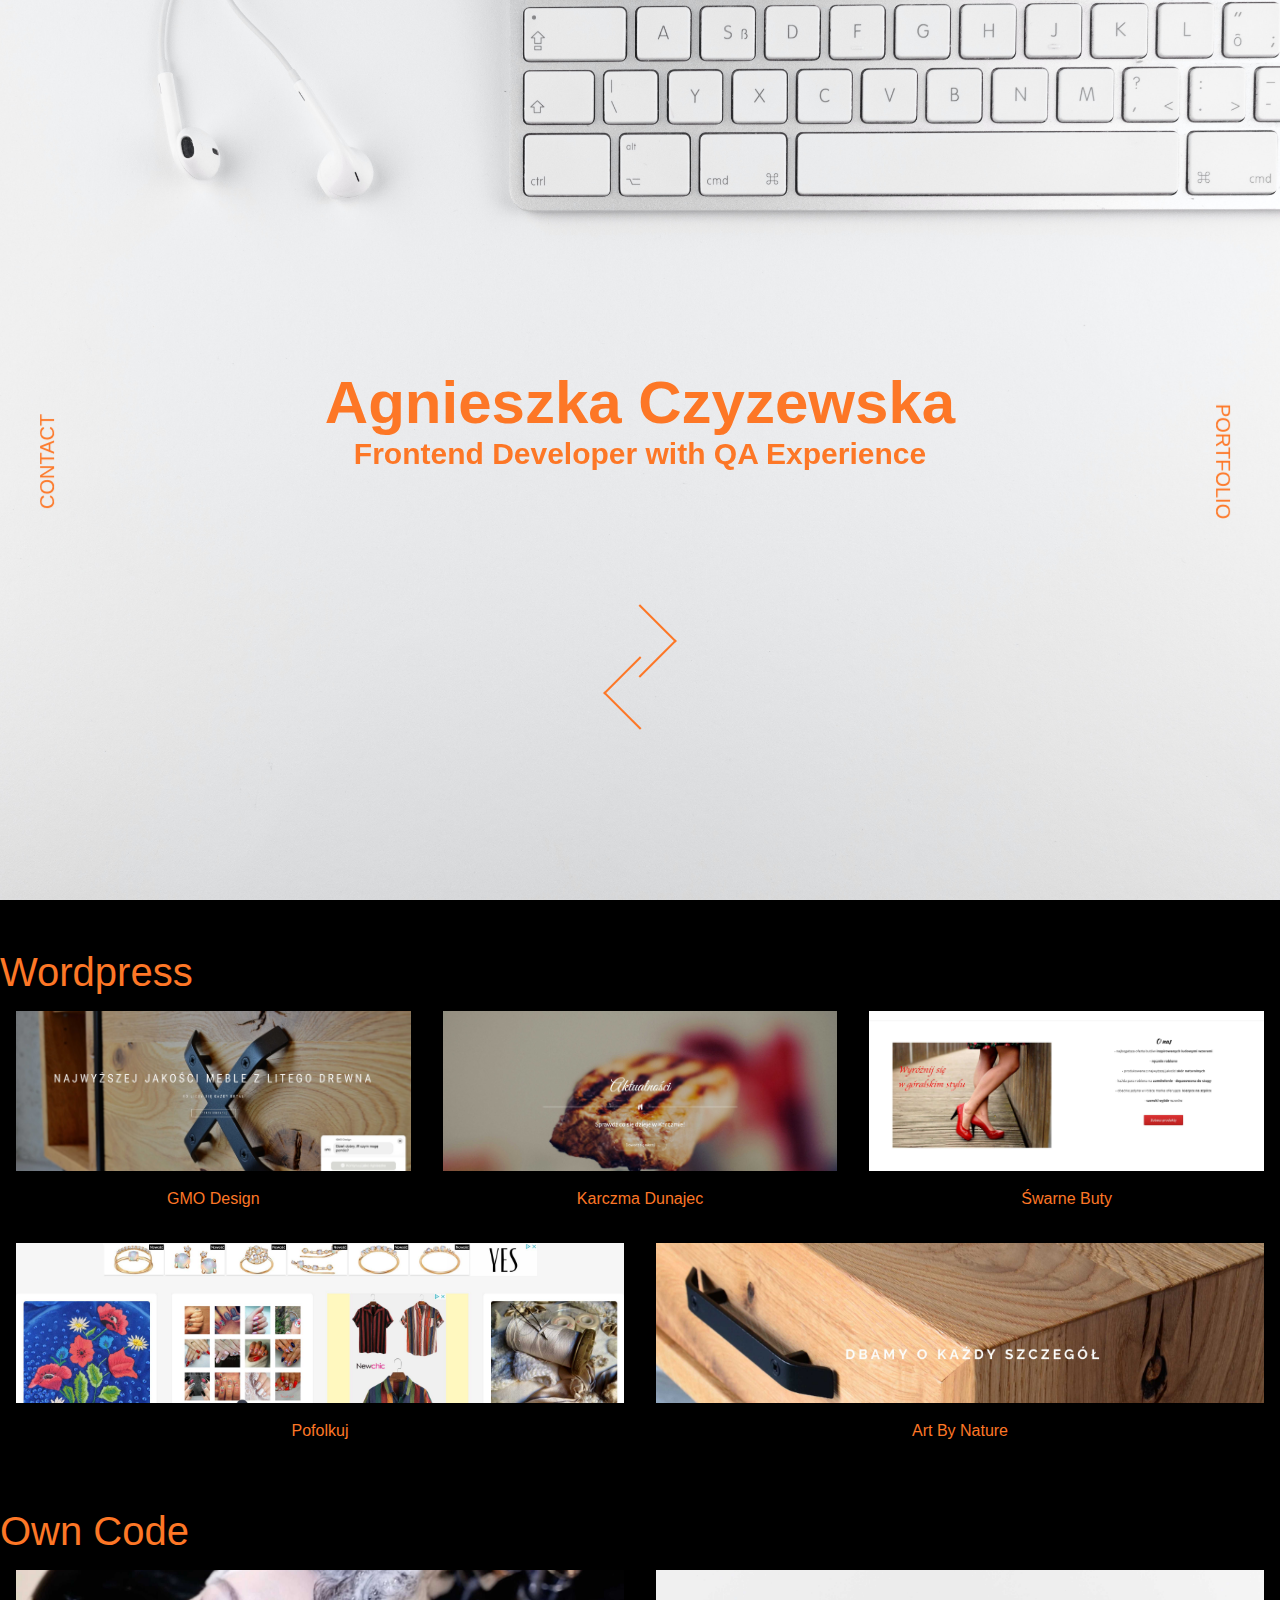
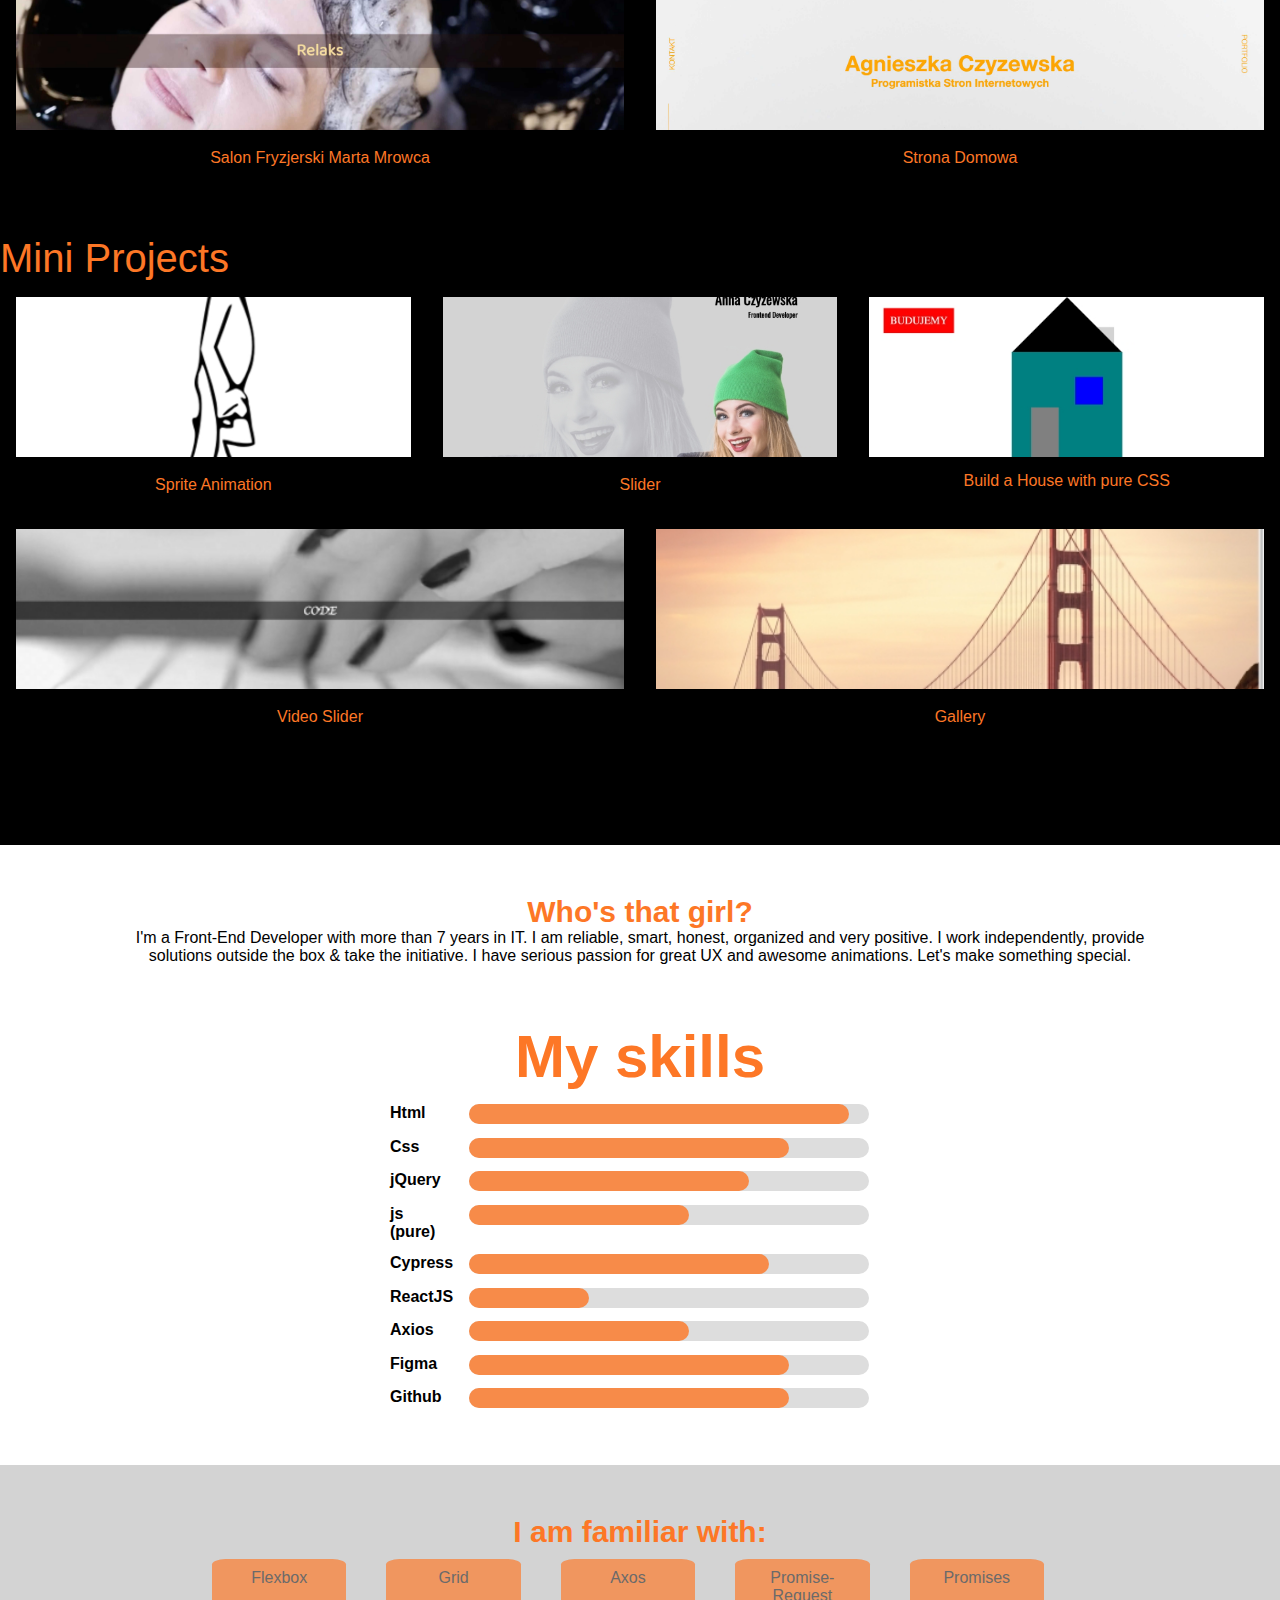
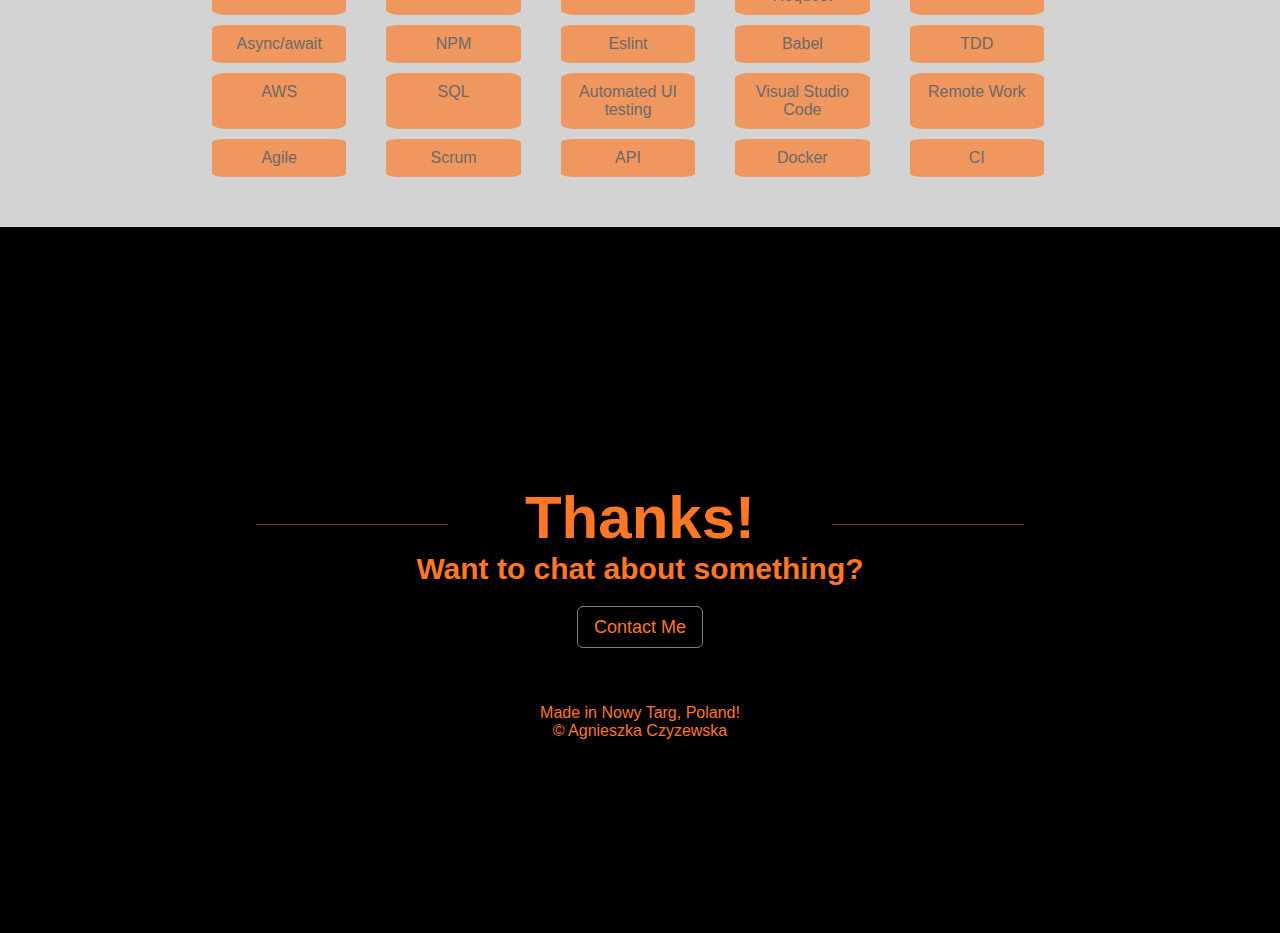
==== commit 5cb53624: "Added new skill & Fixed Babel typo" ====
--- a/index.html
+++ b/index.html
@@ -273,7 +273,7 @@
     <span>Async/await</span>
     <span>NPM</span>
     <span>Eslint</span>
-    <span>Babeel</span>
+    <span>Babel</span>
     <span>TDD</span>
     <span>AWS</span>
     <span>SQL</span>
@@ -284,6 +284,7 @@
     <span>Scrum</span>
     <span>API</span>
     <span>Docker</span>
+    <span>CI </span>
  </div>
   </div>
 <div class= "footer">
--- a/style.css
+++ b/style.css
@@ -614,16 +614,24 @@
     display: flex;
     overflow: hidden;
     flex-wrap: wrap;
-    flex-grow: 0.5;
-    flex-shrink: 1;
-    flex-basis: 50%;
+        flex-basis: 10%;
+    width:70%;
+    margin-left: auto;
+    margin-right: auto;
+  
 }
 div.tags span{
-    border-radius: 50%;
+    border-radius: 10%;
     border-color:#fd7726;
-    background-color: #fd7726;
+    background-color: #fd7826ab;
     box-sizing: border-box;
-    padding: 15px;
-    display: flex;
+    padding: 10px;
+    margin-top: 10px;
+    margin-left: 20px;
+    margin-right: 20px;
     flex-wrap: wrap;
+    flex-direction: column;
+    flex-basis: 15%;
+    color: #6b6a6a;
+
 }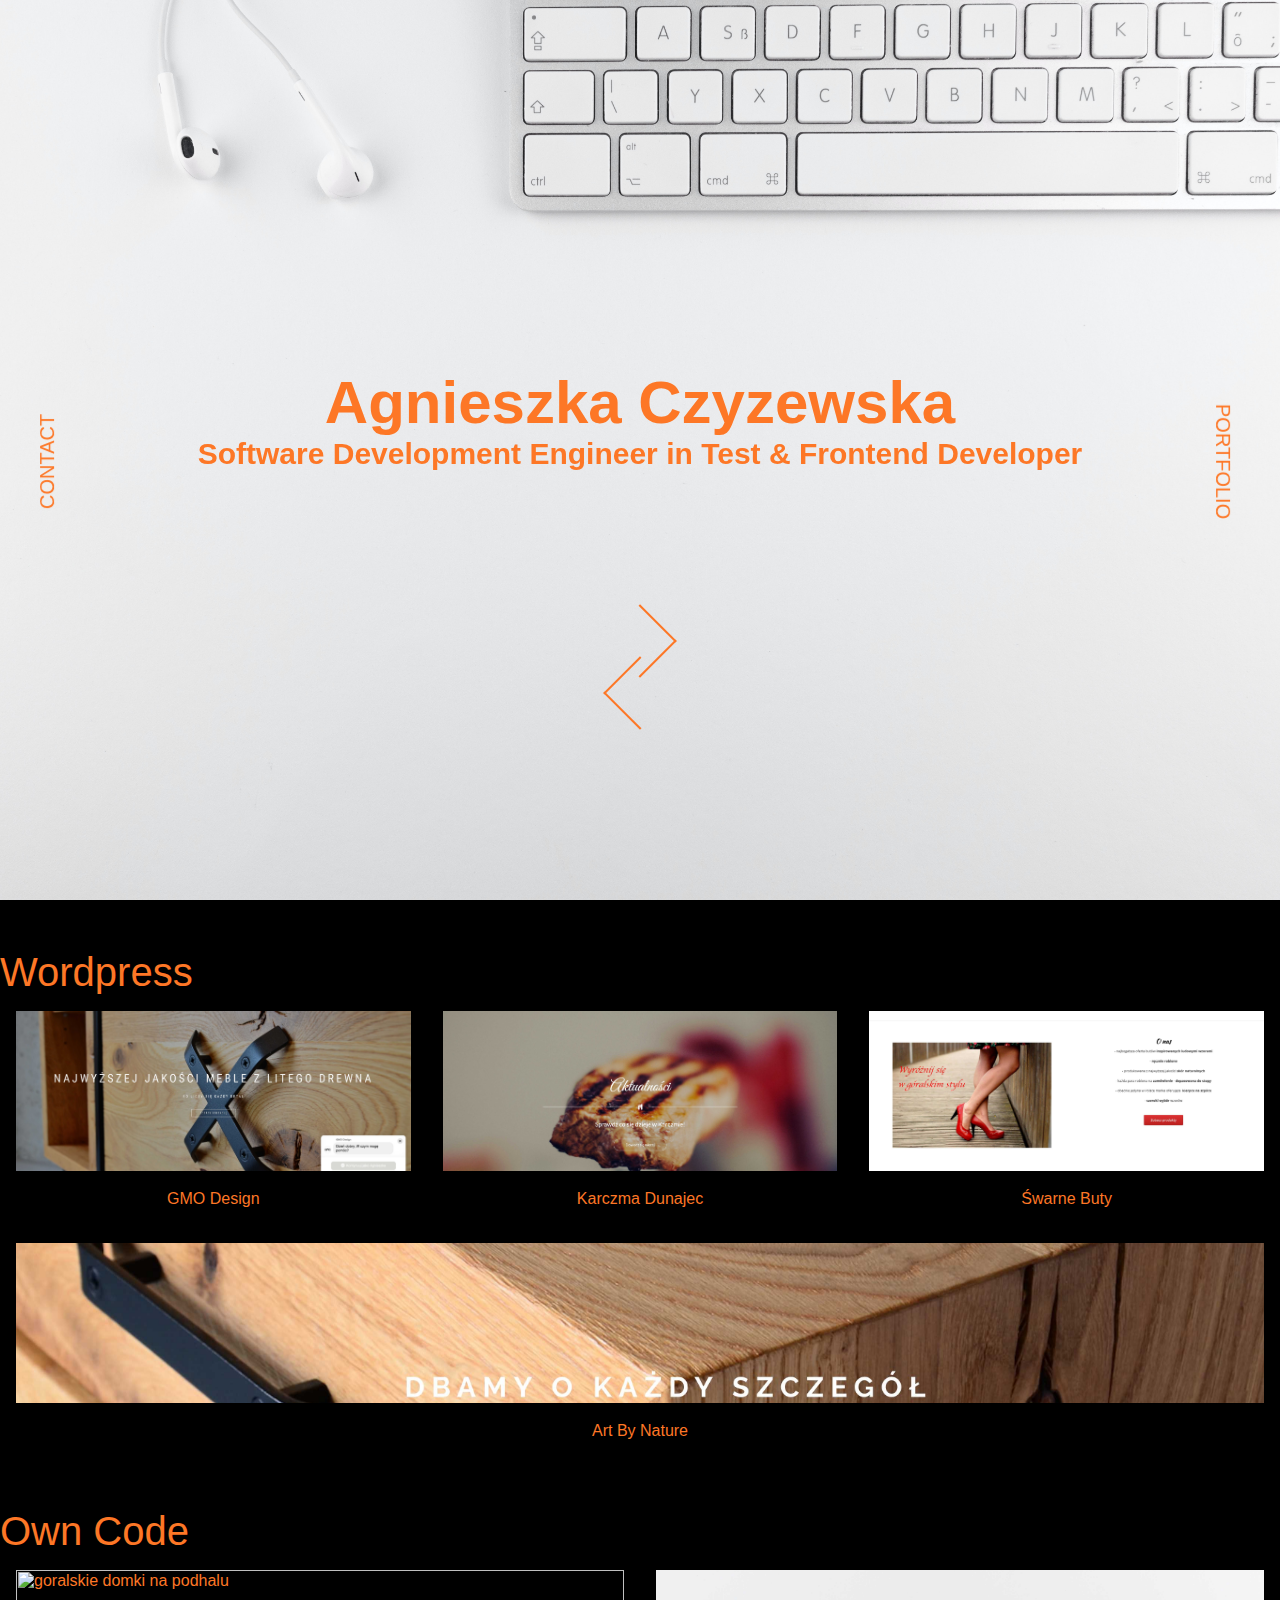
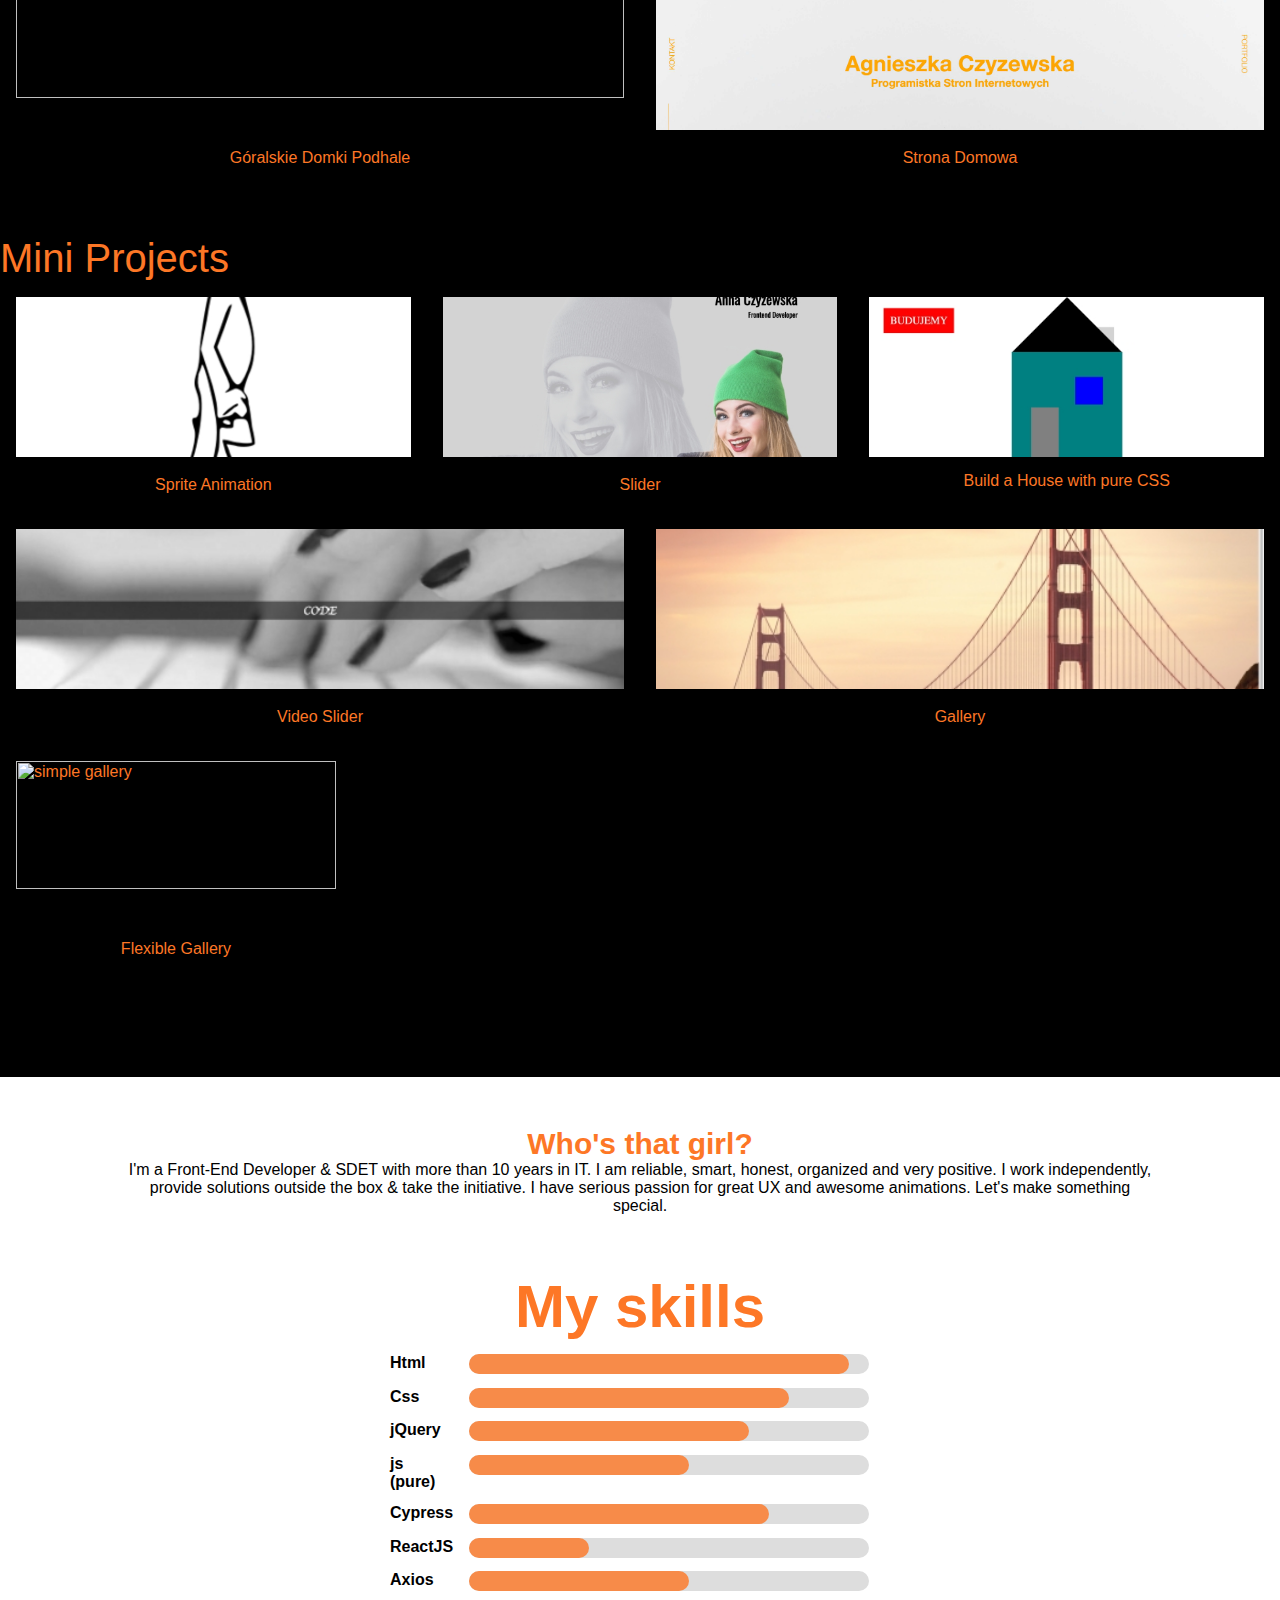
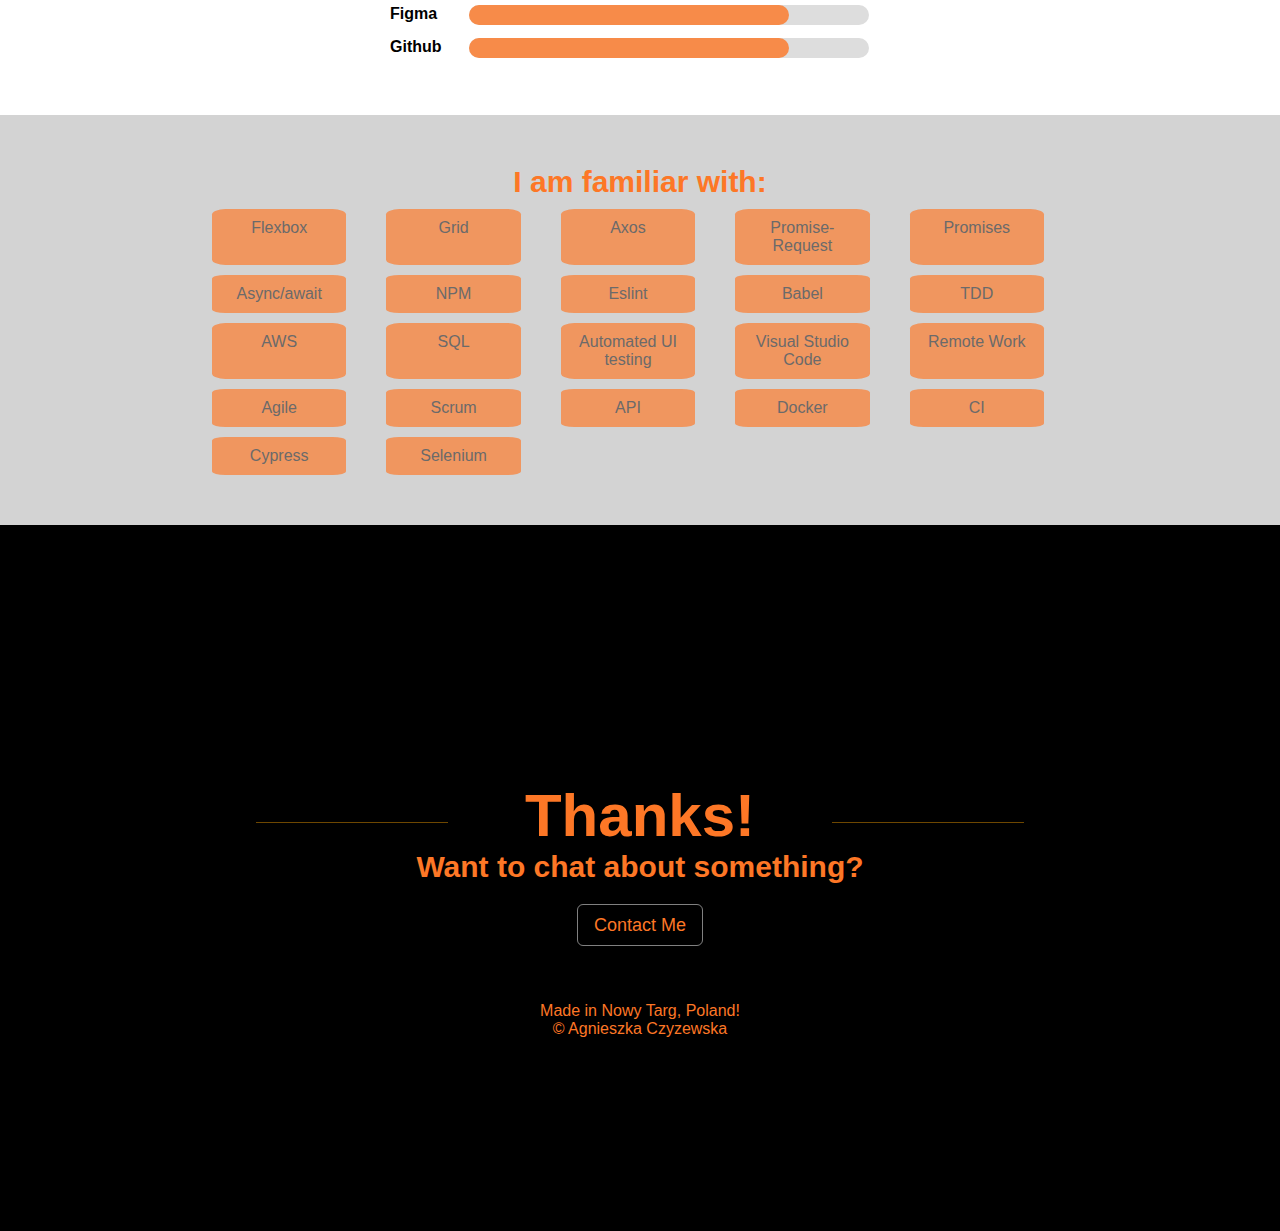
==== commit 225556f7: "update main code" ====
--- a/index.html
+++ b/index.html
@@ -22,7 +22,7 @@
   <header>
     <div class="intro">
       <h1> Agnieszka Czyzewska </h1>
-      <h2>Frontend Developer with QA Experience</h2>
+      <h2>Software Development Engineer in Test & Frontend Developer</h2>
     </div>
     <div class="container">
       <div class="scroll-left">
@@ -73,13 +73,6 @@
           </a>
         </div>
         <div class="gallery-item">
-          <a href="http://www.pofolkuj.pl/"><img class="gallery-image" src="media/pofolkuj.jpg"
-              alt="gmo design strona internetowa w oparciu o wordpress e-commerce, meble ze starego drewna"></a>
-          <a href="http://www.pofolkuj.pl/">
-            <div class="item-heading">Pofolkuj</div>
-          </a>
-        </div>
-        <div class="gallery-item">
           <a href="http://www.artbynature.eu/"><img class="gallery-image" src="media/abn.jpg"
               alt="gmo design strona internetowa w oparciu o wordpress e-commerce, meble ze starego drewna"></a>
           <a href="http://www.artbynaturee.eu/">
@@ -96,16 +89,16 @@
       <div class="gallery">
 
         <div class="gallery-item">
-          <a href="https://www.marta-mrowca.pl"><img class="gallery-image" src="media/mrowca.jpg"
+          <a href="https://www.goralskiedomki.com"><img class="gallery-image" src="media/domki.png"
+              alt="goralskie domki na podhalu"></a>
+          <a href="https://www.goralskiedomki.com">
+            <div class="item-heading">Góralskie Domki Podhale</div>
+          </a>
+        </div>
+        <div class="gallery-item">
+          <a href="https://ajczyzewska.github.io"><img class="gallery-image" src="media/agnieszka.jpg"
               alt="salon fryzjerski nowy targ, nowoczsesna strona salonu na podhalu"></a>
-          <a href="https://www.marta-mrowca.pl">
-            <div class="item-heading">Salon Fryzjerski Marta Mrowca</div>
-          </a>
-        </div>
-        <div class="gallery-item">
-          <a href="https://www.marta-mrowca.pl"><img class="gallery-image" src="media/agnieszka.jpg"
-              alt="salon fryzjerski nowy targ, nowoczsesna strona salonu na podhalu"></a>
-          <a href="https://www.marta-mrowca.pl">
+          <a href="https://ajczyzewska.github.io">
             <div class="item-heading">Strona Domowa</div>
           </a>
         </div>
@@ -154,12 +147,21 @@
       </a>
     </div>
   </div>
+
+  <div class="gallery-item">
+    <a target="_blank"  href="flexibleGallery/index.html"><img class="gallery-image" src="media/flgallery.png"
+        alt="simple gallery"></a>
+    <a target="_blank"  href="flexibleGallery/index.html">
+      <div class="item-heading"> Flexible Gallery</div>
+    </a>
+  </div>
+</div>
 </div>
   </main>
   <div class= "skills-wrapper">
     <div class="about">
       <h2>Who's that girl?</h2>
-      <p> I'm a Front-End Developer with more than 7 years in IT. I am reliable, smart, honest, organized and very positive.
+      <p> I'm a Front-End Developer & SDET with more than 10 years in IT. I am reliable, smart, honest, organized and very positive.
         I work independently, provide solutions outside the box & take the initiative. I have serious passion for great UX and awesome animations.
         Let's make something special.</p>
     </div>
@@ -284,7 +286,9 @@
     <span>Scrum</span>
     <span>API</span>
     <span>Docker</span>
-    <span>CI </span>
+    <span>CI</span>
+    <span>Cypress </span>
+    <span>Selenium </span>
  </div>
   </div>
 <div class= "footer">
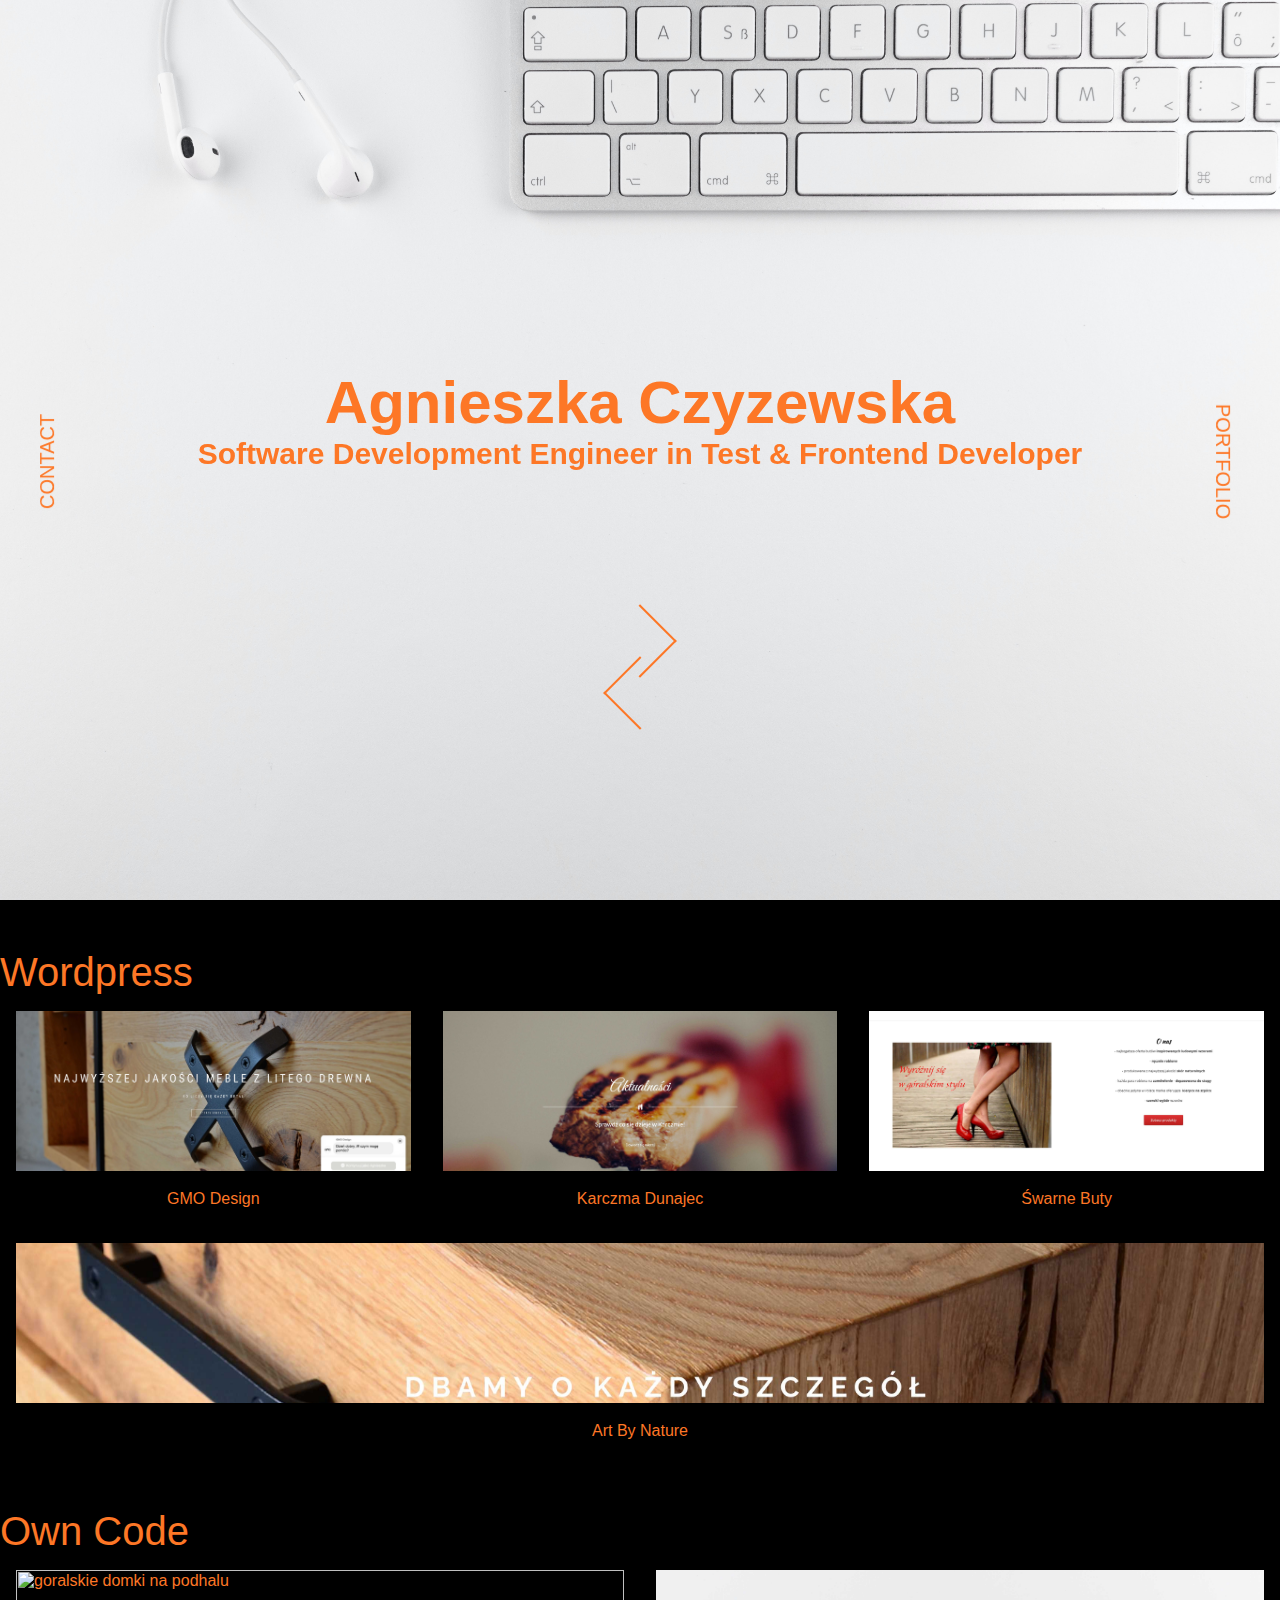
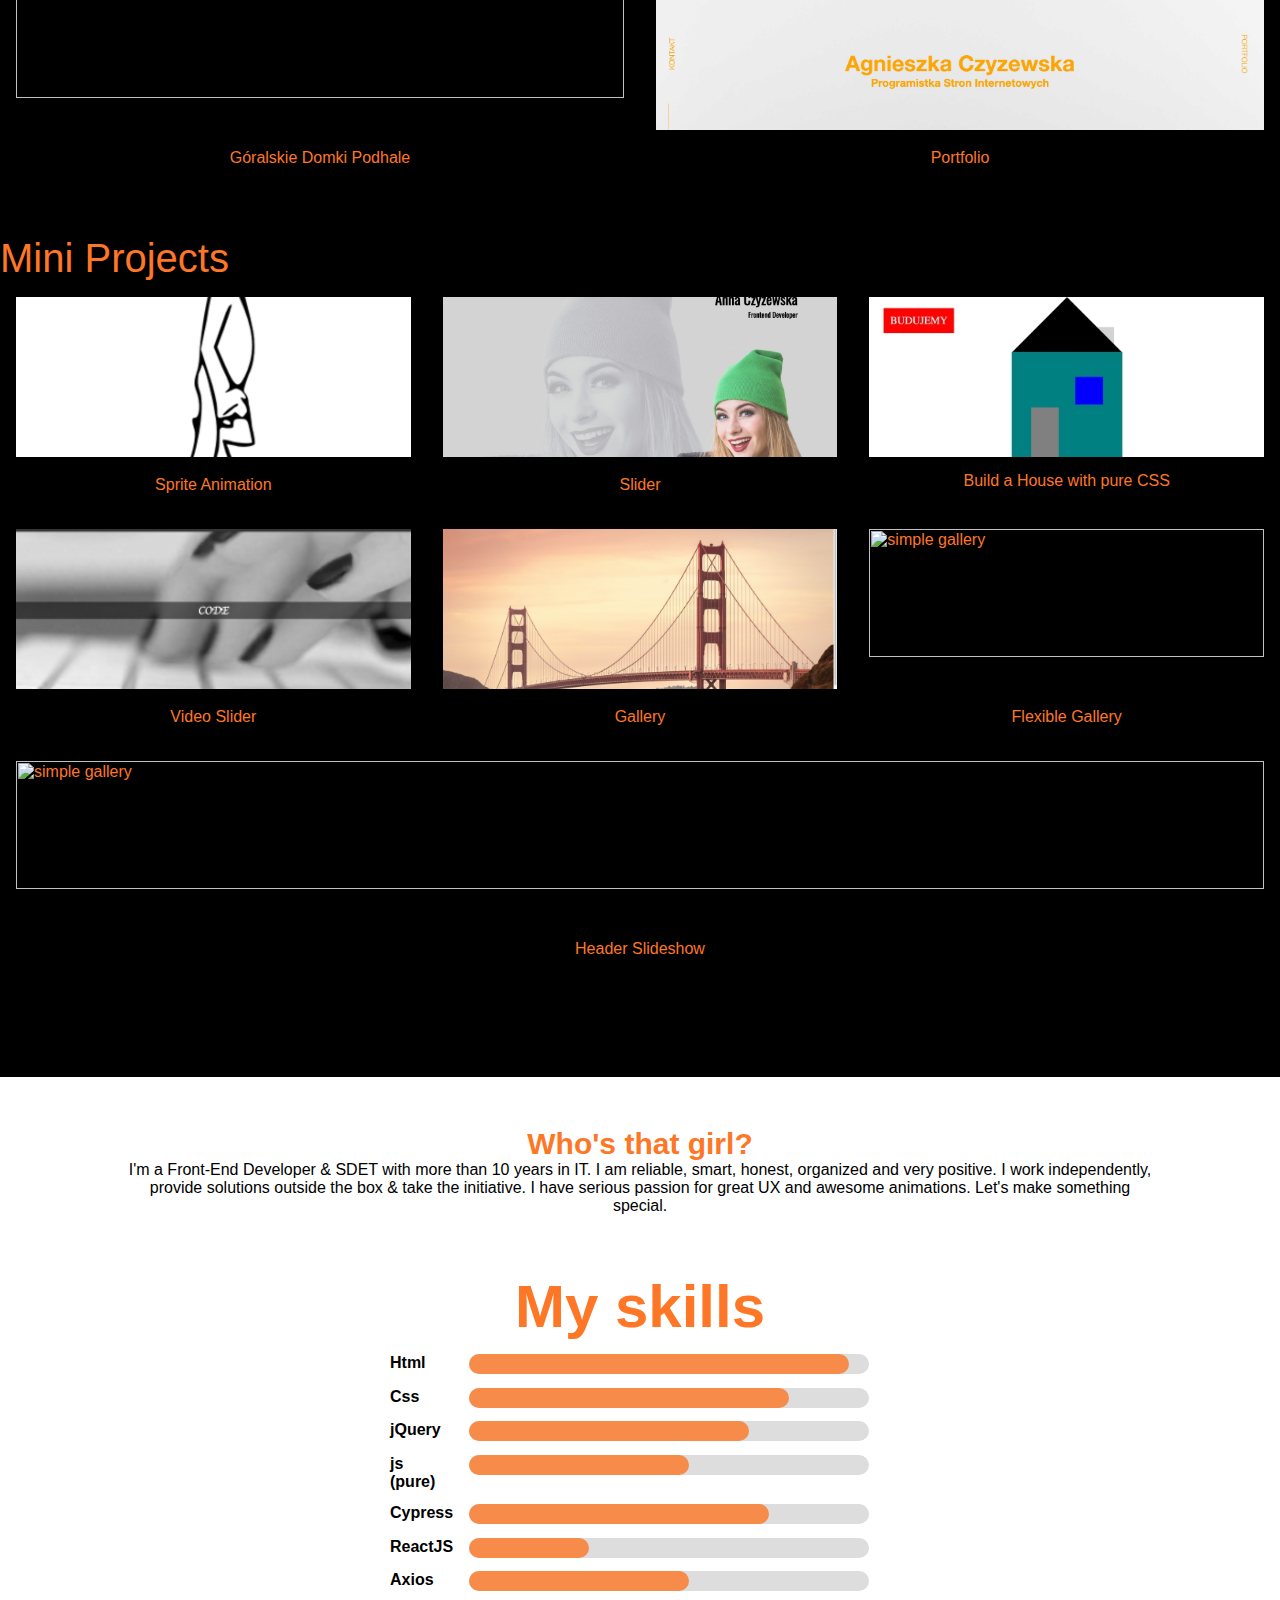
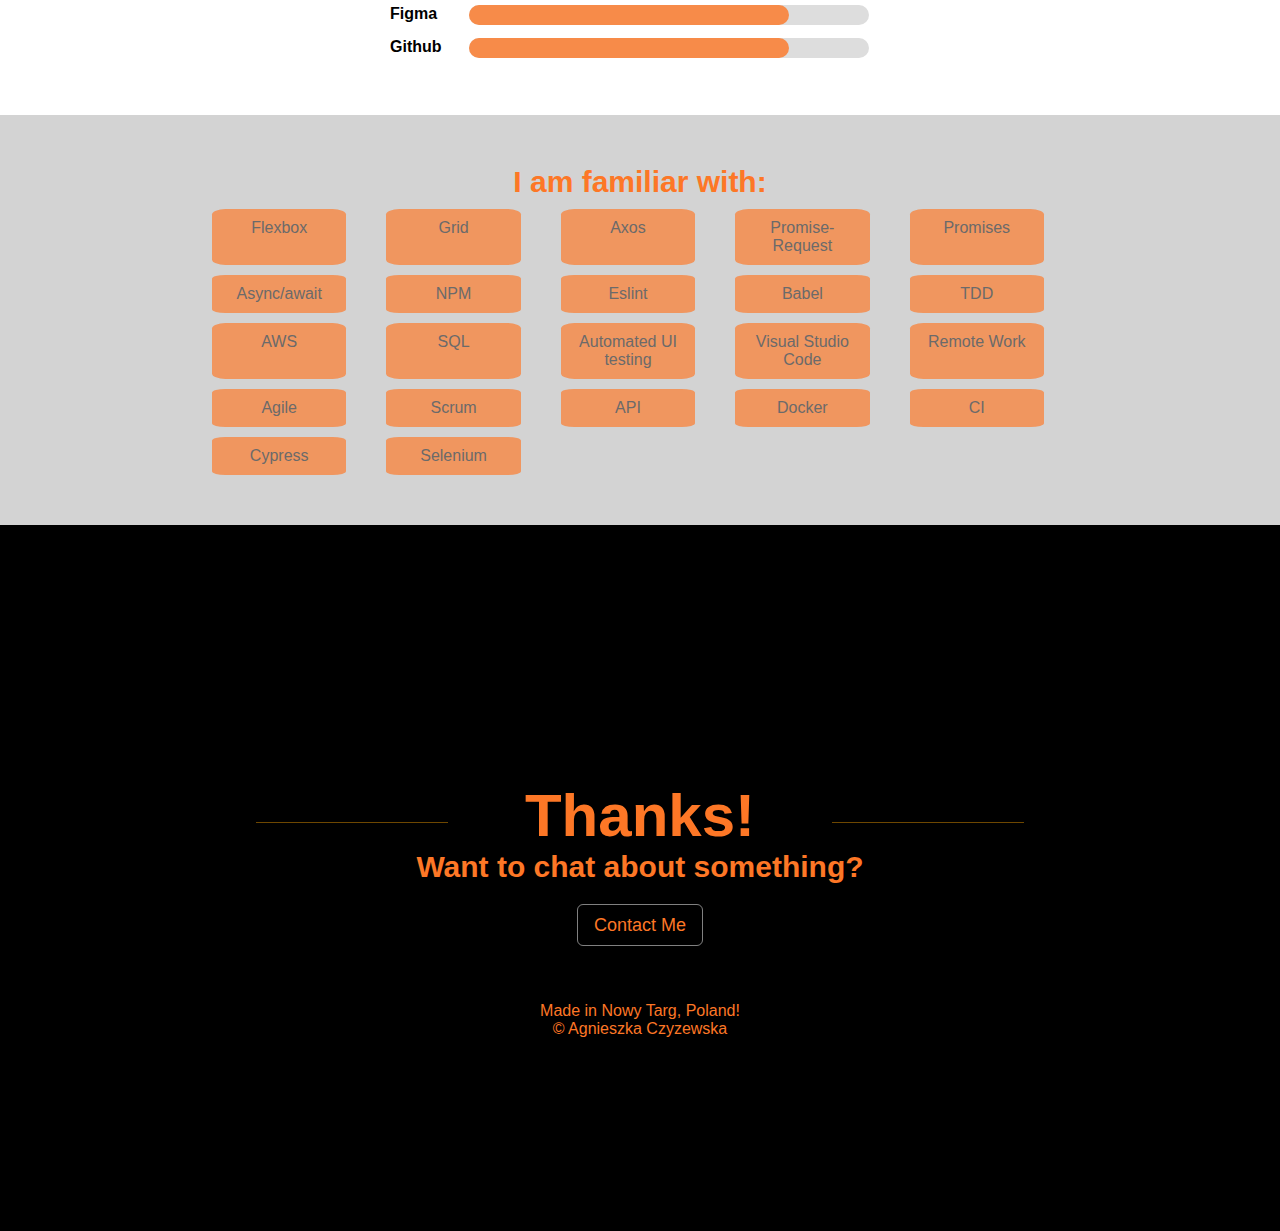
==== commit 9d1a60f3: "Add headerSlideshow" ====
--- a/index.html
+++ b/index.html
@@ -10,15 +10,15 @@
 </head>
 
 <body>
-  <div class= "menu mobile">
+  <div class="menu mobile">
     <div class="contact menu mobile"> Contact</div>
     <div class="portfolio menu mobile "> Portfolio</div>
   </div>
   <div class="burger mobile">
-     <span></span>
-     <span></span>
-     <span></span>
-    </div>
+    <span></span>
+    <span></span>
+    <span></span>
+  </div>
   <header>
     <div class="intro">
       <h1> Agnieszka Czyzewska </h1>
@@ -97,72 +97,81 @@
         </div>
         <div class="gallery-item">
           <a href="https://ajczyzewska.github.io"><img class="gallery-image" src="media/agnieszka.jpg"
-              alt="salon fryzjerski nowy targ, nowoczsesna strona salonu na podhalu"></a>
+              alt="homepage"></a>
           <a href="https://ajczyzewska.github.io">
-            <div class="item-heading">Strona Domowa</div>
-          </a>
-        </div>
-      </div>
-</div>
-<div class="portfolio-section mini">
-
-  <h1 class="heading">Mini Projects</h1>
-
-  <div class="gallery">
-
-    <div class="gallery-item">
-      <a  target="_blank" href="spriteanimation/walking.html"><img class="gallery-image" src="media/walking.jpg"
-          alt="sprite animation, person woalking"></a>
+            <div class="item-heading">Portfolio</div>
+          </a>
+        </div>
+      </div>
+    </div>
+    <div class="portfolio-section mini">
+
+      <h1 class="heading">Mini Projects</h1>
+
+      <div class="gallery">
+
+        <div class="gallery-item">
+          <a target="_blank" href="spriteanimation/walking.html"><img class="gallery-image" src="media/walking.jpg"
+              alt="sprite animation, person woalking"></a>
           <a target="_blank" href="spriteanimation/walking.html">
-        <div class="item-heading">Sprite Animation</div>
-      </a>
-    </div>
-    <div class="gallery-item">
-      <a   target="_blank" href="slider/index.html"><img class="gallery-image" src="media/sliderjs.jpg"
-          alt="fancy slider in js"></a>
-      <a  target="_blank" href="slider/index.html">
-        <div class="item-heading">Slider</div>
-      </a>
-    </div>
-    <div class="gallery-item">
-      <a  target="_blank" href="building/house.html"><img class="gallery-image" src="media/house.jpg"
-          alt="css effect to build a house"></a>
-      <atarget="_blank" href="building/house.html">
-        <div class="item-heading">Build a House with pure CSS</div>
-      </a>
-    </div>
-    <div class="gallery-item">
-      <a target="_blank"  href="videoslider/video-slider.html"><img class="gallery-image" src="media/videoslider.jpg"
-          alt="video slider, video in slider with text"></a>
-      <a target="_blank"  href="videoslider/video-slider.html">
-        <div class="item-heading">Video Slider</div>
-      </a>
-    </div>
-
-    <div class="gallery-item">
-      <a target="_blank"  href="gallery/gallery.html"><img class="gallery-image" src="media/gallery.jpg"
-          alt="simple gallery"></a>
-      <a target="_blank"  href="gallery/gallery.html">
-        <div class="item-heading">Gallery</div>
-      </a>
-    </div>
-  </div>
-
-  <div class="gallery-item">
-    <a target="_blank"  href="flexibleGallery/index.html"><img class="gallery-image" src="media/flgallery.png"
-        alt="simple gallery"></a>
-    <a target="_blank"  href="flexibleGallery/index.html">
-      <div class="item-heading"> Flexible Gallery</div>
-    </a>
-  </div>
-</div>
-</div>
+            <div class="item-heading">Sprite Animation</div>
+          </a>
+        </div>
+        <div class="gallery-item">
+          <a target="_blank" href="slider/index.html"><img class="gallery-image" src="media/sliderjs.jpg"
+              alt="fancy slider in js"></a>
+          <a target="_blank" href="slider/index.html">
+            <div class="item-heading">Slider</div>
+          </a>
+        </div>
+        <div class="gallery-item">
+          <a target="_blank" href="building/house.html"><img class="gallery-image" src="media/house.jpg"
+              alt="css effect to build a house"></a>
+          <atarget="_blank" href="building/house.html">
+            <div class="item-heading">Build a House with pure CSS</div>
+            </a>
+        </div>
+        <div class="gallery-item">
+          <a target="_blank" href="videoslider/video-slider.html"><img class="gallery-image" src="media/videoslider.jpg"
+              alt="video slider, video in slider with text"></a>
+          <a target="_blank" href="videoslider/video-slider.html">
+            <div class="item-heading">Video Slider</div>
+          </a>
+        </div>
+
+        <div class="gallery-item">
+          <a target="_blank" href="gallery/gallery.html"><img class="gallery-image" src="media/gallery.jpg"
+              alt="simple gallery"></a>
+          <a target="_blank" href="gallery/gallery.html">
+            <div class="item-heading">Gallery</div>
+          </a>
+        </div>
+
+        <div class="gallery-item">
+          <a target="_blank" href="flexibleGallery/index.html"><img class="gallery-image" src="media/flgallery.png"
+              alt="simple gallery"></a>
+          <a target="_blank" href="flexibleGallery/index.html">
+            <div class="item-heading"> Flexible Gallery</div>
+          </a>
+        </div>
+
+        <div class="gallery-item">
+          <a target="_blank" href="headerSlideshow/index.html"><img class="gallery-image" src="media/header.png"
+              alt="simple gallery"></a>
+          <a target="_blank" href="headerSlideshow/index.html">
+            <div class="item-heading"> Header Slideshow</div>
+          </a>
+        </div>
+      </div>
+    </div>
   </main>
-  <div class= "skills-wrapper">
+  <div class="skills-wrapper">
     <div class="about">
       <h2>Who's that girl?</h2>
-      <p> I'm a Front-End Developer & SDET with more than 10 years in IT. I am reliable, smart, honest, organized and very positive.
-        I work independently, provide solutions outside the box & take the initiative. I have serious passion for great UX and awesome animations.
+      <p> I'm a Front-End Developer & SDET with more than 10 years in IT. I am reliable, smart, honest, organized and
+        very positive.
+        I work independently, provide solutions outside the box & take the initiative. I have serious passion for great
+        UX and awesome animations.
         Let's make something special.</p>
     </div>
     <div class="progress-bar">
@@ -174,7 +183,7 @@
         </div>
         <div class="bar">
           <div class="bar-color">
-  
+
           </div>
         </div>
       </div>
@@ -184,7 +193,7 @@
         </div>
         <div class="bar">
           <div class="bar-color">
-  
+
           </div>
         </div>
       </div>
@@ -194,7 +203,7 @@
         </div>
         <div class="bar">
           <div class="bar-color">
-  
+
           </div>
         </div>
       </div>
@@ -247,11 +256,11 @@
         </div>
       </div>
 
-      
-
-      <div class="skills">
-        <div class="skill-title">
-         Github
+
+
+      <div class="skills">
+        <div class="skill-title">
+          Github
         </div>
         <div class="bar">
           <div class="bar-color">
@@ -262,48 +271,49 @@
 
     </div>
     <div class="skills"></div>
-    
-  </div>
-  <div class= "tags"> 
+
+  </div>
+  <div class="tags">
     <h2>I am familiar with:</h2>
-    <div class= "tags-list">
-    <span>Flexbox</span>
-    <span>Grid</span>
-    <span>Axos</span>
-    <span>Promise-Request</span>
-    <span>Promises</span>
-    <span>Async/await</span>
-    <span>NPM</span>
-    <span>Eslint</span>
-    <span>Babel</span>
-    <span>TDD</span>
-    <span>AWS</span>
-    <span>SQL</span>
-    <span>Automated UI testing</span>
-    <span>Visual Studio Code</span>
-    <span>Remote Work</span>
-    <span>Agile</span>
-    <span>Scrum</span>
-    <span>API</span>
-    <span>Docker</span>
-    <span>CI</span>
-    <span>Cypress </span>
-    <span>Selenium </span>
- </div>
-  </div>
-<div class= "footer">
-  <h1 >Thanks!</h1>
-				<h2>Want to chat about something?</h2>
-        <a href="mailto:agnieszka.j.czyzewska@gmail.com"class="contact-btn"><span aria-hidden="true" class="icon-mail"></span> Contact Me</a>
-				
-				<ul class="social-footer">
-          <li><a href="https://www.linkedin.com/in/agnieszka-czyzewska/"><i class="fab fa-linkedin"
+    <div class="tags-list">
+      <span>Flexbox</span>
+      <span>Grid</span>
+      <span>Axos</span>
+      <span>Promise-Request</span>
+      <span>Promises</span>
+      <span>Async/await</span>
+      <span>NPM</span>
+      <span>Eslint</span>
+      <span>Babel</span>
+      <span>TDD</span>
+      <span>AWS</span>
+      <span>SQL</span>
+      <span>Automated UI testing</span>
+      <span>Visual Studio Code</span>
+      <span>Remote Work</span>
+      <span>Agile</span>
+      <span>Scrum</span>
+      <span>API</span>
+      <span>Docker</span>
+      <span>CI</span>
+      <span>Cypress </span>
+      <span>Selenium </span>
+    </div>
+  </div>
+  <div class="footer">
+    <h1>Thanks!</h1>
+    <h2>Want to chat about something?</h2>
+    <a href="mailto:agnieszka.j.czyzewska@gmail.com" class="contact-btn"><span aria-hidden="true"
+        class="icon-mail"></span> Contact Me</a>
+
+    <ul class="social-footer">
+      <li><a href="https://www.linkedin.com/in/agnieszka-czyzewska/"><i class="fab fa-linkedin"
             aria-hidden="true"></i></a></li>
       <li><a href="https://www.github.com/ajczyzewska"><i class="fab fa-github" aria-hidden="true"></i></a></li>
       <li><a href="https://www.instagram.com/remote-me/"><i class="fab fa-instagram" aria-hidden="true"></i></a></li>
-				</ul>
-				<p  >Made in Nowy Targ, Poland! </br> © <a href="http://remote-me.pl">Agnieszka Czyzewska</a></p>
-</div>
+    </ul>
+    <p>Made in Nowy Targ, Poland! </br> © <a href="http://remote-me.pl">Agnieszka Czyzewska</a></p>
+  </div>
 </body>
 <script src="https://code.jquery.com/jquery-3.5.1.min.js"
   integrity="sha256-9/aliU8dGd2tb6OSsuzixeV4y/faTqgFtohetphbbj0=" crossorigin="anonymous"></script>
